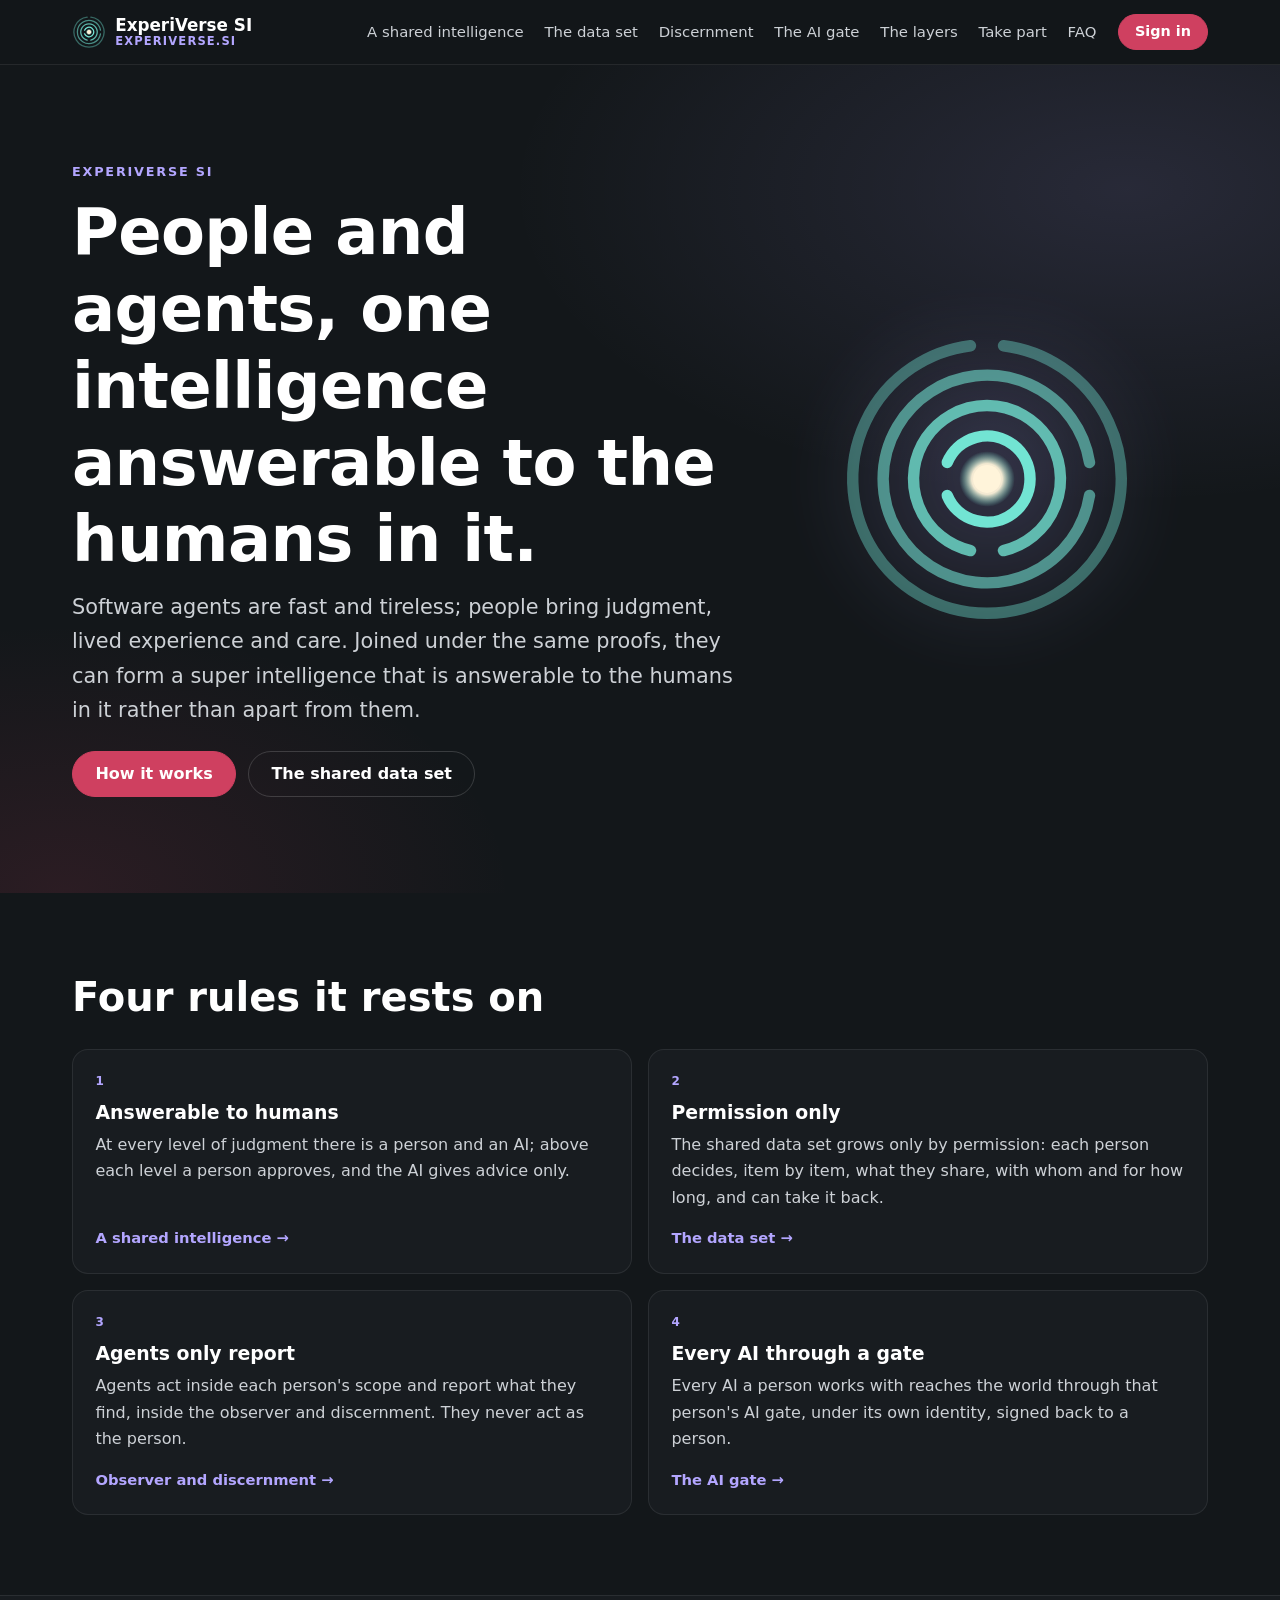
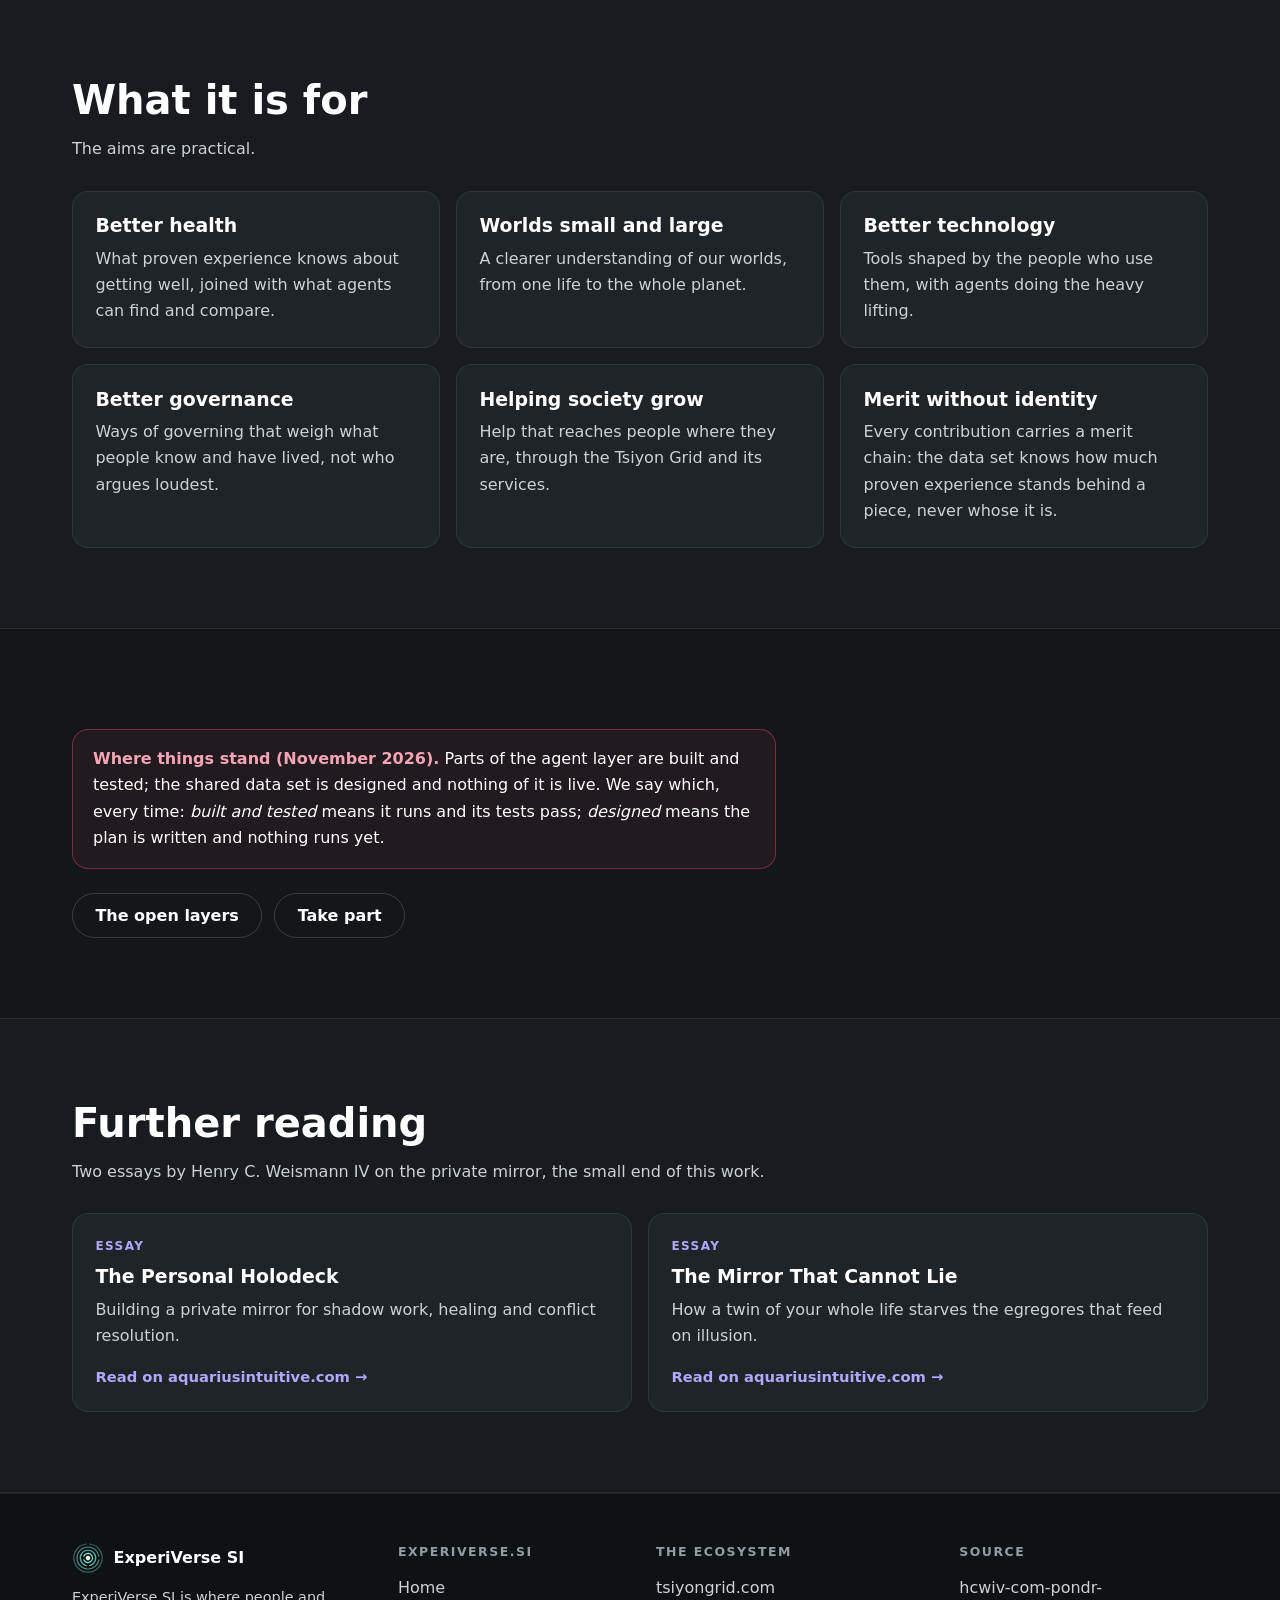
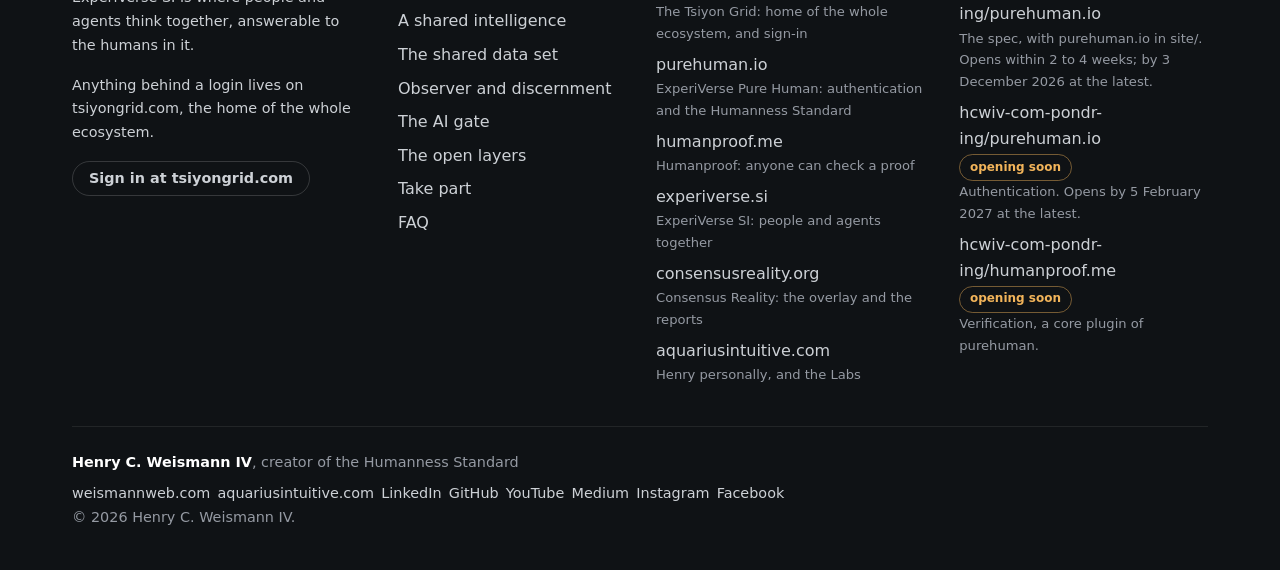
==== site/index.html @ 21db3836 "Publish from Henry's record 84a2ef43 Paths: apps/sites/html/experiverse.si, apps/sites/repo/experive" ====
<!doctype html>
<html lang="en">
<head>
<meta charset="utf-8">
<meta name="viewport" content="width=device-width, initial-scale=1">
<title>ExperiVerse SI · People and agents, answerable to humans</title>
<meta name="description" content="ExperiVerse SI: people and software agents as one intelligence, answerable to the humans in it, with a permission-only, merit-based shared data set.">
<meta name="color-scheme" content="dark">
<meta name="theme-color" content="#13171A">
<meta property="og:title" content="ExperiVerse SI · People and agents, answerable to humans">
<meta property="og:description" content="ExperiVerse SI: people and software agents as one intelligence, answerable to the humans in it, with a permission-only, merit-based shared data set.">
<meta property="og:site_name" content="experiverse.si">
<link rel="icon" href="assets/experiverse-symbol-glass.svg" type="image/svg+xml">
<link rel="stylesheet" href="assets/site.css">

</head>
<body data-site="experiverse">
<a class="skip" href="#main">Skip to content</a>
<header class="site-header"><div class="wrap hdr"><a class="brand" href="index.html"><img src="assets/experiverse-symbol-glass.svg" alt="" width="34" height="34"><span class="brand-text"><span class="brand-name">ExperiVerse SI</span><span class="brand-domain">experiverse.si</span></span></a><nav class="nav-wide" aria-label="Main"><a href="intelligence.html">A shared intelligence</a><a href="data.html">The data set</a><a href="discernment.html">Discernment</a><a href="ai-gate.html">The AI gate</a><a href="layers.html">The layers</a><a href="take-part.html">Take part</a><a href="faq.html">FAQ</a></nav><details class="menu"><summary>Menu</summary><nav class="menu-panel" aria-label="Main (menu)"><a href="intelligence.html">A shared intelligence</a><a href="data.html">The data set</a><a href="discernment.html">Discernment</a><a href="ai-gate.html">The AI gate</a><a href="layers.html">The layers</a><a href="take-part.html">Take part</a><a href="faq.html">FAQ</a></nav></details><a class="btn btn-sm" href="https://tsiyongrid.com/members/">Sign in</a></div></header>
<main id="main">
<section class="hero"><div class="wrap hero-grid"><div><p class="eyebrow">ExperiVerse SI</p><h1>People and agents, one intelligence answerable to the humans in it.</h1><p class="lede">Software agents are fast and tireless; people bring judgment, lived experience and care. Joined under the same proofs, they can form a super intelligence that is answerable to the humans in it rather than apart from them.</p><div class="actions"><a class="btn" href="intelligence.html">How it works</a><a class="btn btn-outline" href="data.html">The shared data set</a></div></div><div class="hero-mark"><img src="assets/experiverse-symbol-glass.svg" alt="" width="240" height="240"></div></div></section><section class="band"><div class="wrap"><div class="section-head"><h2>Four rules it rests on</h2></div><div class="cards c2"><a class="card" href="intelligence.html"><span class="kicker">1</span><h3>Answerable to humans</h3><p>At every level of judgment there is a person and an AI; above each level a person approves, and the AI gives advice only.</p><span class="more">A shared intelligence &rarr;</span></a><a class="card" href="data.html"><span class="kicker">2</span><h3>Permission only</h3><p>The shared data set grows only by permission: each person decides, item by item, what they share, with whom and for how long, and can take it back.</p><span class="more">The data set &rarr;</span></a><a class="card" href="discernment.html"><span class="kicker">3</span><h3>Agents only report</h3><p>Agents act inside each person's scope and report what they find, inside the observer and discernment. They never act as the person.</p><span class="more">Observer and discernment &rarr;</span></a><a class="card" href="ai-gate.html"><span class="kicker">4</span><h3>Every AI through a gate</h3><p>Every AI a person works with reaches the world through that person's AI gate, under its own identity, signed back to a person.</p><span class="more">The AI gate &rarr;</span></a></div></div></section><section class="band surface"><div class="wrap"><div class="section-head"><h2>What it is for</h2><p>The aims are practical.</p></div><div class="cards c3"><div class="card"><h3>Better health</h3><p>What proven experience knows about getting well, joined with what agents can find and compare.</p></div><div class="card"><h3>Worlds small and large</h3><p>A clearer understanding of our worlds, from one life to the whole planet.</p></div><div class="card"><h3>Better technology</h3><p>Tools shaped by the people who use them, with agents doing the heavy lifting.</p></div><div class="card"><h3>Better governance</h3><p>Ways of governing that weigh what people know and have lived, not who argues loudest.</p></div><div class="card"><h3>Helping society grow</h3><p>Help that reaches people where they are, through the Tsiyon Grid and its services.</p></div><div class="card"><h3>Merit without identity</h3><p>Every contribution carries a merit chain: the data set knows how much proven experience stands behind a piece, never whose it is.</p></div></div></div></section><section class="band"><div class="wrap narrow-wrap"><div class="narrow"><div class="notice"><p><strong>Where things stand (November 2026).</strong> Parts of the agent layer are built and tested; the shared data set is designed and nothing of it is live. We say which, every time: <em>built and tested</em> means it runs and its tests pass; <em>designed</em> means the plan is written and nothing runs yet.</p></div><div class="actions"><a class="btn btn-outline" href="layers.html">The open layers</a><a class="btn btn-outline" href="take-part.html">Take part</a></div></div></div></section><section class="band surface"><div class="wrap"><div class="section-head"><h2>Further reading</h2><p>Two essays by Henry C. Weismann IV on the private mirror, the small end of this work.</p></div><div class="cards c2"><a class="card" href="https://aquariusintuitive.com/the-personal-holodeck-building-a-private-mirror-for-shadow-work-healing-and-conflict-resolution/"><span class="kicker">Essay</span><h3>The Personal Holodeck</h3><p>Building a private mirror for shadow work, healing and conflict resolution.</p><span class="more">Read on aquariusintuitive.com &rarr;</span></a><a class="card" href="https://aquariusintuitive.com/the-mirror-that-cannot-lie-how-a-twin-of-your-whole-life-starves-the-egregores-that-feed-on/"><span class="kicker">Essay</span><h3>The Mirror That Cannot Lie</h3><p>How a twin of your whole life starves the egregores that feed on illusion.</p><span class="more">Read on aquariusintuitive.com &rarr;</span></a></div></div></section>
</main>
<footer class="site-footer"><div class="wrap"><div class="foot-grid"><div><div class="foot-brand"><img src="assets/experiverse-symbol-glass.svg" alt="" width="32" height="32">ExperiVerse SI</div><p class="small">ExperiVerse SI is where people and agents think together, answerable to the humans in it.</p><p class="small">Anything behind a login lives on <a href="https://tsiyongrid.com/">tsiyongrid.com</a>, the home of the whole ecosystem.</p><a class="btn btn-outline btn-sm" href="https://tsiyongrid.com/members/">Sign in at tsiyongrid.com</a></div><nav aria-label="experiverse.si"><p class="foot-title">experiverse.si</p><ul><li><a href="index.html">Home</a></li><li><a href="intelligence.html">A shared intelligence</a></li><li><a href="data.html">The shared data set</a></li><li><a href="discernment.html">Observer and discernment</a></li><li><a href="ai-gate.html">The AI gate</a></li><li><a href="layers.html">The open layers</a></li><li><a href="take-part.html">Take part</a></li><li><a href="faq.html">FAQ</a></li></ul></nav><nav aria-label="The ecosystem"><p class="foot-title">The ecosystem</p><ul><li><a href="https://tsiyongrid.com/">tsiyongrid.com</a><span class="desc">The Tsiyon Grid: home of the whole ecosystem, and sign-in</span></li><li><a href="https://purehuman.io/">purehuman.io</a><span class="desc">ExperiVerse Pure Human: authentication and the Humanness Standard</span></li><li><a href="https://humanproof.me/">humanproof.me</a><span class="desc">Humanproof: anyone can check a proof</span></li><li><a href="https://experiverse.si/">experiverse.si</a><span class="desc">ExperiVerse SI: people and agents together</span></li><li><a href="https://consensusreality.org/">consensusreality.org</a><span class="desc">Consensus Reality: the overlay and the reports</span></li><li><a href="https://aquariusintuitive.com/">aquariusintuitive.com</a><span class="desc">Henry personally, and the Labs</span></li></ul></nav><div><p class="foot-title">Source</p><ul><li><a href="https://github.com/hcwiv-com-pondr-ing/purehuman.io">hcwiv-com-pondr-ing/purehuman.io</a><span class="desc">The spec, with purehuman.io in site/. Opens within 2 to 4 weeks; by 3 December 2026 at the latest.</span></li><li><a href="https://github.com/hcwiv-com-pondr-ing/purehuman.io">hcwiv-com-pondr-ing/purehuman.io</a> <span class="chip plan">opening soon</span><span class="desc">Authentication. Opens by 5 February 2027 at the latest.</span></li><li><a href="https://github.com/hcwiv-com-pondr-ing/humanproof.me">hcwiv-com-pondr-ing/humanproof.me</a> <span class="chip plan">opening soon</span><span class="desc">Verification, a core plugin of purehuman.</span></li></ul></div></div><div class="signature"><p><strong>Henry C. Weismann IV</strong>, creator of the Humanness Standard</p><ul class="sig-links"><li><a href="https://weismannweb.com">weismannweb.com</a></li><li><a href="https://aquariusintuitive.com">aquariusintuitive.com</a></li><li><a href="https://www.linkedin.com/in/henryweismann">LinkedIn</a></li><li><a href="https://github.com/weismannweb">GitHub</a></li><li><a href="https://www.youtube.com/@aquariusintuitive">YouTube</a></li><li><a href="https://medium.com/@AquariusIntuitive">Medium</a></li><li><a href="https://www.instagram.com/ponderinghenry">Instagram</a></li><li><a href="https://www.facebook.com/PonderingHenry">Facebook</a></li></ul><p>&copy; 2026 Henry C. Weismann IV.</p></div></div></footer>
</body>
</html>
---- site/assets/site.css ----
/* One stylesheet for the ExperiVerse product sites (purehuman.io, humanproof.me, experiverse.si,
   consensusreality.org), in the live Aquarius Intuitive theme: rose on charcoal, pill buttons, 1rem cards, system
   fonts. Each site sets its own small accent through body[data-site]. No web fonts, no external files.
   Henry C. Weismann IV, weismannweb.com. */

:root {
  --bg: #13171A; --surface: #181C20; --surface-2: #1F2429; --deep: #0F1215;
  --line: rgba(255,255,255,.08); --line-2: rgba(255,255,255,.16);
  --text: #FFFFFF; --soft: #CDD1D6; --muted: #959AA3;
  --rose: #CF4060; --blush: #FCEBF0; --sage: #B2C7B5; --link: #2FA9D9;
  --accent: #72E4D3;
  --radius: 1rem; --content: 44rem; --wide: 75rem; --gutter: clamp(1rem, 4vw, 2rem);
  --font: system-ui, -apple-system, "Segoe UI", Roboto, "Helvetica Neue", Arial, sans-serif;
  --mono: ui-monospace, "SF Mono", Menlo, Consolas, "Liberation Mono", monospace;
  color-scheme: dark;
}
body[data-site="purehuman"] { --accent: #72E4D3; }
body[data-site="humanproof"] { --accent: #9AD7A8; }
body[data-site="experiverse"] { --accent: #B3A6FF; }
body[data-site="consensus"] { --accent: #F2B45A; }

*, *::before, *::after { box-sizing: border-box; }
html { -webkit-text-size-adjust: 100%; scroll-padding-top: 5rem; }
body {
  margin: 0; background: var(--bg); color: var(--text);
  font: 1rem/1.65 var(--font); overflow-wrap: break-word;
}
img, svg { max-width: 100%; height: auto; }
a { color: var(--link); text-underline-offset: .18em; }
a:hover { color: #6CC7EA; }
:focus-visible { outline: 2px solid var(--sage); outline-offset: 3px; border-radius: 4px; }
h1, h2, h3, h4 { line-height: 1.2; font-weight: 700; margin: 0 0 .75rem; }
h1 { font-size: clamp(2.1rem, 1.3rem + 3.6vw, 4rem); letter-spacing: -.01em; }
h2 { font-size: clamp(1.55rem, 1.1rem + 1.8vw, 2.5rem); }
h3 { font-size: clamp(1.15rem, 1rem + .6vw, 1.5rem); }
p { margin: 0 0 1rem; }
ul, ol { padding-left: 1.3rem; margin: 0 0 1rem; }
li { margin-bottom: .35rem; }
code { font-family: var(--mono); font-size: .88em; background: var(--surface-2); padding: .1em .35em; border-radius: .3em; }
pre { background: var(--deep); border: 1px solid var(--line); border-radius: .75rem; padding: 1rem 1.1rem;
  overflow-x: auto; font: .85rem/1.55 var(--mono); margin: 0 0 1.25rem; }
pre code { background: none; padding: 0; font-size: inherit; }
hr { border: 0; border-top: 1px solid var(--line); margin: 2rem 0; }
strong { color: var(--text); }

.skip { position: absolute; left: -9999px; top: .5rem; }
.skip:focus { left: 1rem; z-index: 100; background: var(--rose); color: #fff; padding: .5rem 1rem; border-radius: 999px; }
.visually-hidden { position: absolute; width: 1px; height: 1px; overflow: hidden; clip: rect(0 0 0 0); white-space: nowrap; }

.wrap { max-width: var(--wide); margin-inline: auto; padding-inline: var(--gutter); }
.narrow { max-width: var(--content); }
.band { padding-block: clamp(2.5rem, 7vw, 5rem); }
.band.tight { padding-block: clamp(1.5rem, 4vw, 2.5rem); }
.band.surface { background: var(--surface); border-block: 1px solid var(--line); }
.band.surface .card, .band.surface ol.steps > li, .band.surface .callout { background: var(--surface-2); }
.section-head { max-width: var(--content); margin-bottom: 1.75rem; }
.section-head p { color: var(--soft); }
.soft { color: var(--soft); }
.muted { color: var(--muted); }
.small { font-size: .9rem; }

/* Header */
.site-header { position: sticky; top: 0; z-index: 50; background: rgba(19,23,26,.94);
  backdrop-filter: blur(10px); -webkit-backdrop-filter: blur(10px); border-bottom: 1px solid var(--line); }
.hdr { display: flex; align-items: center; gap: .75rem; min-height: 4rem; }
.brand { display: flex; align-items: center; gap: .6rem; color: var(--text); text-decoration: none; margin-right: auto; min-width: 0; }
.brand:hover { color: var(--text); }
.brand img { width: 2.1rem; height: 2.1rem; flex: none; }
.brand-text { display: flex; flex-direction: column; line-height: 1.15; min-width: 0; }
.brand-name { font-weight: 700; font-size: 1.05rem; white-space: nowrap; }
.brand-domain { font-size: .72rem; letter-spacing: .1em; text-transform: uppercase; color: var(--accent); font-weight: 600; }
.nav-wide { display: none; gap: .1rem; align-items: center; }
.nav-wide a, .menu-panel a { color: var(--soft); text-decoration: none; padding: .45rem .6rem; border-radius: 999px; font-size: .93rem; white-space: nowrap; }
.nav-wide a:hover, .menu-panel a:hover { color: var(--text); background: var(--surface-2); }
.nav-wide a[aria-current="page"], .menu-panel a[aria-current="page"] { color: var(--text); background: var(--surface-2); box-shadow: inset 0 -2px 0 var(--accent); }
.menu { position: static; }
.menu > summary { list-style: none; cursor: pointer; padding: .45rem .9rem; border: 1px solid var(--line-2); border-radius: 999px;
  font-weight: 600; font-size: .9rem; color: var(--text); user-select: none; }
.menu > summary::-webkit-details-marker { display: none; }
.menu > summary::after { content: " +"; color: var(--accent); }
.menu[open] > summary::after { content: " \2013"; }
.menu-panel { position: absolute; left: 0; right: 0; top: 100%; background: var(--surface); border-bottom: 1px solid var(--line-2);
  padding: .75rem var(--gutter) 1.25rem; display: grid; grid-template-columns: repeat(auto-fill, minmax(11rem, 1fr)); gap: .25rem;
  box-shadow: 0 1.5rem 2rem rgba(0,0,0,.35); }
.menu-panel a { display: block; }
@media (min-width: 1180px) {
  .nav-wide { display: flex; }
  .menu { display: none; }
}
@media (max-width: 420px) {
  .brand-domain { display: none; }
  .hdr .btn-sm { padding: .45rem .8rem; }
}

/* Buttons */
.btn { display: inline-flex; align-items: center; justify-content: center; gap: .5rem; padding: .75rem 1.4rem; border-radius: 999px;
  background: var(--rose); color: #fff; font-weight: 600; text-decoration: none; border: 1px solid var(--rose);
  line-height: 1.2; cursor: pointer; font: 600 1rem/1.2 var(--font); transition: background .15s, color .15s, border-color .15s; }
.btn:hover { background: var(--blush); border-color: var(--blush); color: var(--bg); }
.btn-outline { background: transparent; color: var(--text); border-color: var(--line-2); }
.btn-outline:hover { background: transparent; border-color: var(--rose); color: var(--text); }
.btn-sm { padding: .5rem 1rem; font-size: .9rem; white-space: nowrap; }
.actions { display: flex; flex-wrap: wrap; gap: .75rem; margin-top: 1.5rem; }

/* Hero */
.hero { position: relative; overflow: hidden; padding-block: clamp(3rem, 9vw, 6rem);
  background:
    radial-gradient(55rem 28rem at 88% 15%, color-mix(in srgb, var(--accent) 13%, transparent), transparent 70%),
    radial-gradient(40rem 24rem at 5% 100%, rgba(207,64,96,.13), transparent 70%); }
.hero.page { padding-block: clamp(2.5rem, 6vw, 4rem); }
.hero-grid { display: grid; grid-template-columns: minmax(0, 1fr); gap: 2rem; align-items: center; }
.hero-mark { display: flex; justify-content: center; }
.hero-mark img { width: min(60vw, 19rem); filter: drop-shadow(0 0 2.5rem color-mix(in srgb, var(--accent) 45%, transparent)); }
@media (min-width: 860px) {
  .hero-grid { grid-template-columns: minmax(0, 1.5fr) minmax(0, 1fr); }
}
@media (max-width: 859px) { .hero-mark img { width: 9rem; } .hero-mark { justify-content: flex-start; order: -1; } }
.eyebrow { font-size: .8rem; letter-spacing: .14em; text-transform: uppercase; color: var(--accent); font-weight: 700; margin: 0 0 .75rem; }
.lede { font-size: clamp(1.08rem, 1rem + .45vw, 1.3rem); color: var(--soft); max-width: 42rem; }

/* Cards */
.cards { display: grid; gap: 1rem; grid-template-columns: minmax(0, 1fr); }
@media (min-width: 640px) { .cards.c2, .cards.c4 { grid-template-columns: repeat(2, minmax(0, 1fr)); } }
@media (min-width: 900px) { .cards.c3 { grid-template-columns: repeat(3, minmax(0, 1fr)); } }
.card { background: var(--surface); border: 1px solid var(--line); border-radius: var(--radius); padding: 1.4rem;
  display: flex; flex-direction: column; gap: .55rem; min-width: 0; }
.card h3 { margin: 0; font-size: 1.18rem; }
.card p { margin: 0; color: var(--soft); }
.card ul { margin: 0; color: var(--soft); }
a.card { color: inherit; text-decoration: none; transition: transform .15s, border-color .15s; }
a.card:hover { border-color: var(--rose); transform: translateY(-2px); color: inherit; }
.card .more { margin-top: auto; padding-top: .4rem; color: var(--accent); font-weight: 600; font-size: .92rem; }
.card .kicker { font-size: .75rem; letter-spacing: .12em; text-transform: uppercase; color: var(--accent); font-weight: 700; }
.card.feature { border-color: color-mix(in srgb, var(--accent) 45%, transparent);
  background: linear-gradient(160deg, color-mix(in srgb, var(--accent) 10%, var(--surface)), var(--surface) 60%); }

/* Chips */
.chips { display: flex; flex-wrap: wrap; gap: .4rem; }
.chip { display: inline-block; font-size: .75rem; font-weight: 600; padding: .18rem .6rem; border-radius: 999px;
  border: 1px solid var(--line-2); color: var(--soft); white-space: nowrap; }
.chip.ok { color: #9AD7A8; border-color: rgba(154,215,168,.45); }
.chip.plan { color: #F2B45A; border-color: rgba(242,180,90,.45); }
.chip.accent { color: var(--accent); border-color: color-mix(in srgb, var(--accent) 50%, transparent); }
.chip.rose { color: #F28AA2; border-color: rgba(207,64,96,.55); }

/* Steps */
ol.steps { list-style: none; padding: 0; margin: 1.25rem 0; counter-reset: s; display: grid; gap: .75rem; }
ol.steps > li { counter-increment: s; position: relative; padding: 1rem 1.1rem 1rem 3.6rem; margin: 0;
  background: var(--surface); border: 1px solid var(--line); border-radius: var(--radius); }
ol.steps > li::before { content: counter(s); position: absolute; left: 1rem; top: 1rem; width: 1.85rem; height: 1.85rem;
  border-radius: 50%; display: grid; place-items: center; font-weight: 700; font-size: .9rem;
  background: color-mix(in srgb, var(--accent) 18%, transparent); color: var(--accent); }
ol.steps > li strong:first-child { display: block; margin-bottom: .15rem; }
ol.steps > li p:last-child { margin-bottom: 0; }

/* Flow */
.flow { display: grid; grid-template-columns: minmax(0, 1fr); gap: .5rem; margin: 1.5rem 0; }
.flow .node { background: var(--surface); border: 1px solid var(--line); border-radius: var(--radius); padding: 1rem; }
.flow .node b { display: block; color: var(--accent); font-size: .8rem; letter-spacing: .1em; text-transform: uppercase; margin-bottom: .2rem; }
.flow .node span { color: var(--soft); font-size: .95rem; }
.flow .arrow { text-align: center; color: var(--muted); font-size: 1.2rem; line-height: 1; }
.flow .arrow::before { content: "\2193"; }
@media (min-width: 960px) {
  .flow { display: flex; align-items: stretch; }
  .flow .node { flex: 1 1 0; min-width: 0; }
  .flow .arrow { flex: none; align-self: center; width: 1.2rem; }
  .flow .arrow::before { content: "\2192"; }
}

/* Architecture */
.arch { border: 1px solid color-mix(in srgb, var(--accent) 40%, transparent); border-radius: calc(var(--radius) + .25rem);
  padding: 1.25rem; background: color-mix(in srgb, var(--accent) 5%, var(--bg)); margin: 1.5rem 0; }
.arch > .arch-title { font-weight: 700; margin-bottom: .2rem; }
.arch > .arch-sub { color: var(--soft); font-size: .92rem; margin-bottom: 1rem; }
.arch .cards .card { padding: 1.1rem; }
.arch .card.core { border-color: color-mix(in srgb, var(--accent) 55%, transparent); }
.arch-side { display: grid; gap: 1rem; grid-template-columns: minmax(0,1fr); margin-top: 1rem; }
@media (min-width: 640px) { .arch-side { grid-template-columns: repeat(2, minmax(0,1fr)); } }
.arch-side .card { border-style: dashed; }

/* Tables */
.table-wrap { overflow-x: auto; border: 1px solid var(--line); border-radius: var(--radius); margin: 1.25rem 0; background: var(--surface); }
table { border-collapse: collapse; width: 100%; font-size: .95rem; }
th, td { padding: .65rem .9rem; text-align: left; vertical-align: top; border-bottom: 1px solid var(--line); }
th { background: var(--surface-2); font-weight: 600; color: var(--text); }
td { color: var(--soft); }
tr:last-child td { border-bottom: 0; }

/* Callouts and notices */
.callout { border-left: 3px solid var(--accent); background: var(--surface); padding: 1rem 1.25rem; border-radius: 0 var(--radius) var(--radius) 0; margin: 1.25rem 0; }
.callout p:last-child { margin-bottom: 0; }
.notice { border: 1px solid rgba(207,64,96,.5); background: rgba(207,64,96,.08); border-radius: var(--radius); padding: 1rem 1.25rem; margin: 1.25rem 0; }
.notice p:last-child { margin-bottom: 0; }
.notice strong { color: #F7A3B6; }
.statusbar { display: flex; flex-wrap: wrap; gap: .5rem 1.25rem; align-items: center; }
.quote { font-size: 1.15rem; color: var(--text); border-left: 3px solid var(--rose); padding-left: 1rem; margin: 1.5rem 0; }

/* Timeline */
.timeline { list-style: none; padding: 0; margin: 1.25rem 0; border-left: 2px solid var(--line-2); }
.timeline li { position: relative; padding: 0 0 1.1rem 1.4rem; margin: 0; }
.timeline li::before { content: ""; position: absolute; left: -.42rem; top: .45rem; width: .7rem; height: .7rem; border-radius: 50%;
  background: var(--bg); border: 2px solid var(--accent); }
.timeline .when { display: block; font-weight: 700; color: var(--accent); font-size: .9rem; }

/* FAQ */
.faq { border-top: 1px solid var(--line); }
.faq details { border-bottom: 1px solid var(--line); }
.faq summary { cursor: pointer; padding: 1rem 2rem 1rem 0; font-weight: 600; list-style: none; position: relative; }
.faq summary::-webkit-details-marker { display: none; }
.faq summary::after { content: "+"; position: absolute; right: .25rem; top: .9rem; color: var(--accent); font-size: 1.2rem; }
.faq details[open] summary::after { content: "\2013"; }
.faq details > div { padding: 0 0 1rem; color: var(--soft); }
.faq details > div p:last-child { margin-bottom: 0; }

/* Spec documents */
.doc-tabs { display: flex; flex-wrap: wrap; gap: .5rem; margin: 1.25rem 0 0; }
.doc-tabs a { text-decoration: none; padding: .45rem 1rem; border-radius: 999px; border: 1px solid var(--line-2); color: var(--soft); font-weight: 600; font-size: .9rem; }
.doc-tabs a:hover { border-color: var(--rose); color: var(--text); }
.doc-tabs a[aria-current="page"] { background: var(--rose); border-color: var(--rose); color: #fff; }
.doc-layout { display: grid; grid-template-columns: minmax(0, 1fr); gap: 2rem; }
.toc-wide { display: none; }
.toc-narrow { background: var(--surface); border: 1px solid var(--line); border-radius: var(--radius); padding: .25rem 1rem; }
.toc-narrow summary { cursor: pointer; padding: .6rem 0; font-weight: 600; }
.toc ul, .toc-narrow ul { list-style: none; padding: 0; margin: 0; }
.toc li, .toc-narrow li { margin: 0; }
.toc ul ul, .toc-narrow ul ul { padding-left: .9rem; }
.toc a, .toc-narrow a { display: block; padding: .25rem 0; color: var(--soft); text-decoration: none; font-size: .9rem; line-height: 1.35; }
.toc a:hover, .toc-narrow a:hover { color: var(--text); }
.toc-title { font-size: .78rem; letter-spacing: .12em; text-transform: uppercase; color: var(--muted); font-weight: 700; margin-bottom: .5rem; }
@media (min-width: 1000px) {
  .doc-layout { grid-template-columns: 16rem minmax(0, 1fr); }
  .toc-wide { display: block; position: sticky; top: 5rem; max-height: calc(100vh - 6rem); overflow: auto; padding-right: .5rem; }
  .toc-narrow { display: none; }
}
.doc { max-width: 48rem; }
.doc h2 { margin-top: 2.5rem; padding-top: .5rem; border-top: 1px solid var(--line); font-size: clamp(1.35rem, 1.1rem + 1vw, 1.8rem); }
.doc h3 { margin-top: 1.75rem; }
.doc p, .doc li { color: var(--soft); }
.doc strong { color: var(--text); }
.doc > pre:first-child { color: var(--muted); }

/* Code with a label */
.code-label { display: flex; justify-content: space-between; gap: 1rem; flex-wrap: wrap; font-size: .8rem; color: var(--muted);
  margin-bottom: .35rem; text-transform: uppercase; letter-spacing: .1em; font-weight: 700; }

/* Catalog */
.catalog-controls { display: flex; flex-wrap: wrap; gap: .75rem; align-items: end; margin: 1rem 0 1.25rem; }
.field { display: flex; flex-direction: column; gap: .3rem; min-width: 0; }
.field label { font-size: .8rem; color: var(--muted); font-weight: 600; letter-spacing: .06em; text-transform: uppercase; }
.field.grow { flex: 1 1 16rem; }
input[type="search"], select, textarea { font: inherit; color: var(--text); background: var(--surface); border: 1px solid var(--line-2);
  border-radius: 999px; padding: .6rem 1rem; min-width: 0; width: 100%; }
select { border-radius: 999px; padding-right: 2rem; }
textarea { border-radius: var(--radius); font: .85rem/1.5 var(--mono); resize: vertical; }
input[type="search"]:focus-visible, select:focus-visible, textarea:focus-visible { outline: 2px solid var(--sage); outline-offset: 2px; }
.catalog-count { color: var(--muted); font-size: .9rem; margin: 0 0 1rem; }
button.card { font: inherit; color: inherit; text-align: left; cursor: pointer; width: 100%; transition: transform .15s, border-color .15s; }
button.card:hover { border-color: var(--rose); transform: translateY(-2px); }
.product-meta { color: var(--muted); font-size: .88rem; }
dialog.detail { background: var(--surface); color: var(--text); border: 1px solid var(--line-2); border-radius: var(--radius);
  padding: 0; width: min(44rem, calc(100vw - 2rem)); max-height: calc(100vh - 2rem); }
dialog.detail::backdrop { background: rgba(5,7,9,.7); }
.detail-inner { padding: 1.5rem; }
.detail-inner dl { display: grid; grid-template-columns: minmax(0,1fr); gap: .2rem 1rem; margin: 1rem 0; }
.detail-inner dt { color: var(--muted); font-size: .8rem; font-weight: 700; text-transform: uppercase; letter-spacing: .08em; margin-top: .6rem; }
.detail-inner dd { margin: 0; color: var(--soft); }
@media (min-width: 640px) { .detail-inner dl { grid-template-columns: 11rem minmax(0,1fr); } .detail-inner dt { margin-top: 0; } }
.detail-close { float: right; }

/* Check-a-proof mock */
.checker { display: grid; grid-template-columns: minmax(0, 1fr); gap: 1.5rem; }
@media (min-width: 1000px) { .checker { grid-template-columns: minmax(0, 1fr) minmax(0, 1.1fr); } }
.checker textarea { min-height: 14rem; }
ol.check-steps > li[data-state="done"] { border-color: rgba(154,215,168,.5); }
ol.check-steps > li[data-state="fail"] { border-color: rgba(207,64,96,.6); }
ol.check-steps > li[data-state="active"] { border-color: var(--accent); }
.step-out { display: block; margin-top: .4rem; font: .82rem/1.5 var(--mono); color: var(--accent); white-space: pre-wrap; }
.step-out:empty { display: none; }
.result { border-radius: var(--radius); padding: 1rem 1.25rem; background: var(--surface); border: 1px dashed var(--line-2); }

/* Footer */
.site-footer { background: var(--deep); border-top: 1px solid var(--line); padding-block: 3rem 2rem; color: var(--soft); }
.foot-grid { display: grid; gap: 2rem; grid-template-columns: minmax(0, 1fr); }
@media (min-width: 640px) { .foot-grid { grid-template-columns: repeat(2, minmax(0, 1fr)); } }
@media (min-width: 1000px) { .foot-grid { grid-template-columns: 1.3fr 1fr 1.2fr 1.1fr; } }
.foot-brand { display: flex; align-items: center; gap: .6rem; margin-bottom: .75rem; font-weight: 700; color: var(--text); }
.foot-brand img { width: 2rem; height: 2rem; }
.foot-title { font-size: .78rem; text-transform: uppercase; letter-spacing: .12em; color: var(--muted); margin: 0 0 .75rem; font-weight: 700; }
.site-footer ul { list-style: none; padding: 0; margin: 0; display: grid; gap: .45rem; }
.site-footer li { margin: 0; }
.site-footer a { color: var(--soft); text-decoration: none; }
.site-footer a:hover { color: var(--text); text-decoration: underline; }
.site-footer .desc { display: block; font-size: .82rem; color: var(--muted); }
.signature { border-top: 1px solid var(--line); margin-top: 2.5rem; padding-top: 1.5rem; font-size: .9rem; color: var(--muted); }
.signature p { margin: 0 0 .5rem; }
.sig-links { display: flex; flex-wrap: wrap; gap: .25rem .9rem; list-style: none; padding: 0; margin: 0 0 .75rem; }
.sig-links a { color: var(--soft); }

@media (prefers-reduced-motion: reduce) { * { transition: none !important; scroll-behavior: auto !important; } }
@media print { .site-header, .site-footer, .toc-wide, .toc-narrow { display: none; } body { background: #fff; color: #000; } }

/* Rhythm after grids and tables */
.cards + p, .cards + ul, .cards + .actions, .cards + div, .table-wrap + p, .table-wrap + .faq, .flow + p, .steps + p { margin-top: 1.25rem; }
.result-title { font-weight: 700; color: var(--text); }
.site-footer .sig-links { display: flex; }
.arch > p.small { margin: 1rem 0 0; }
.actions + .result { margin-top: 1rem; }
.toc-narrow { margin-bottom: 1.25rem; }
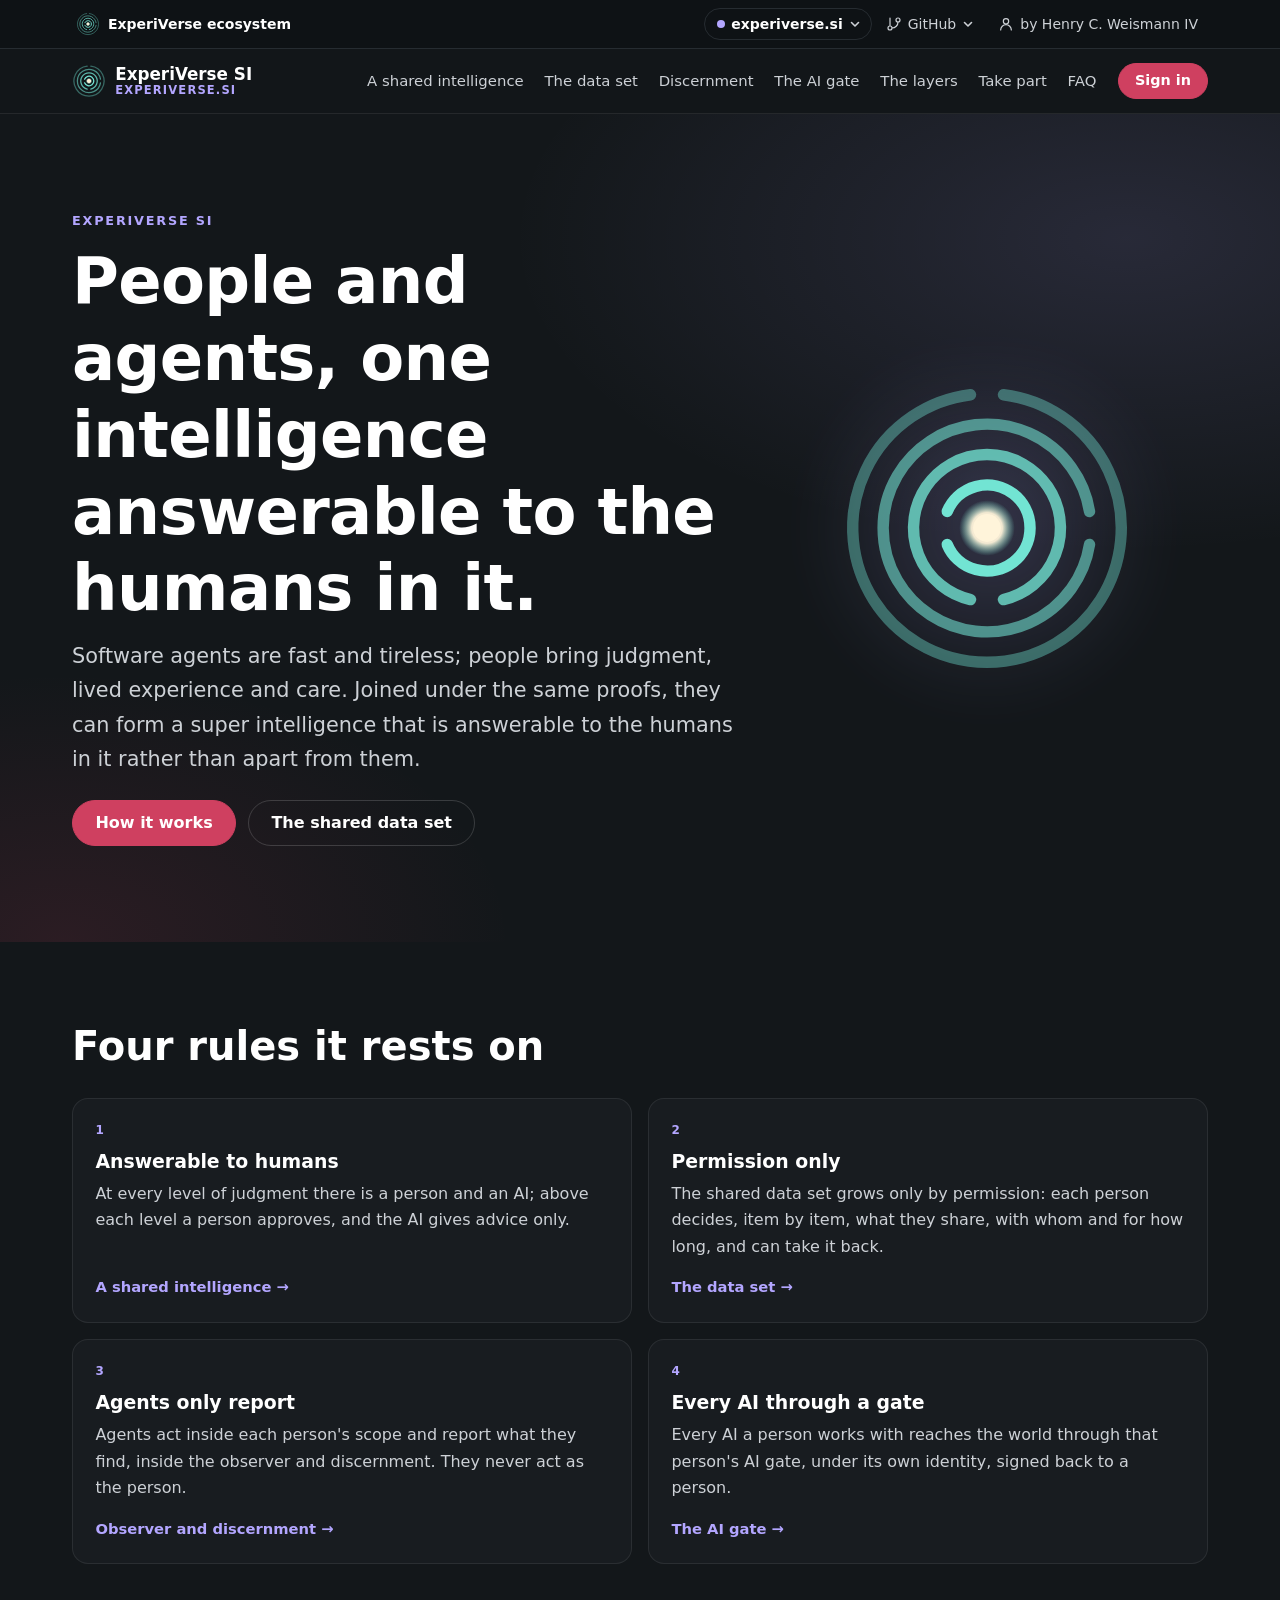
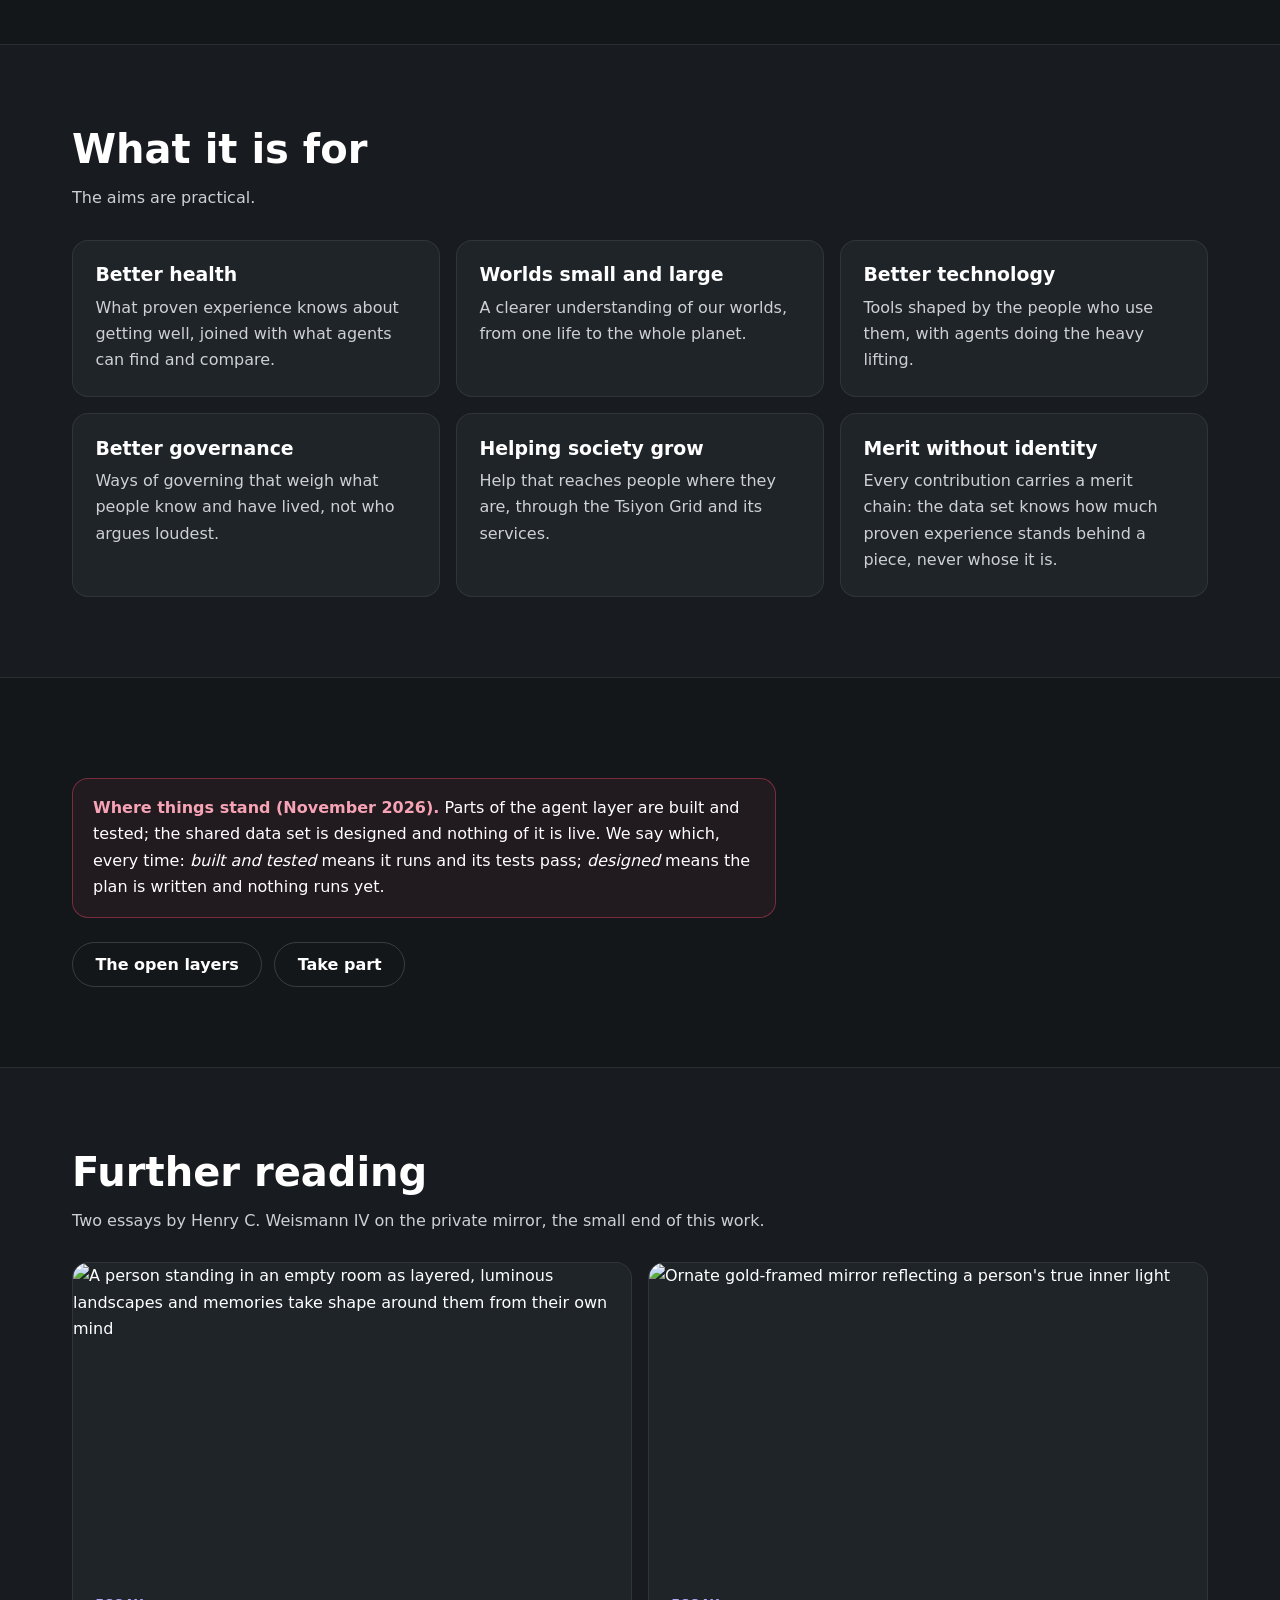
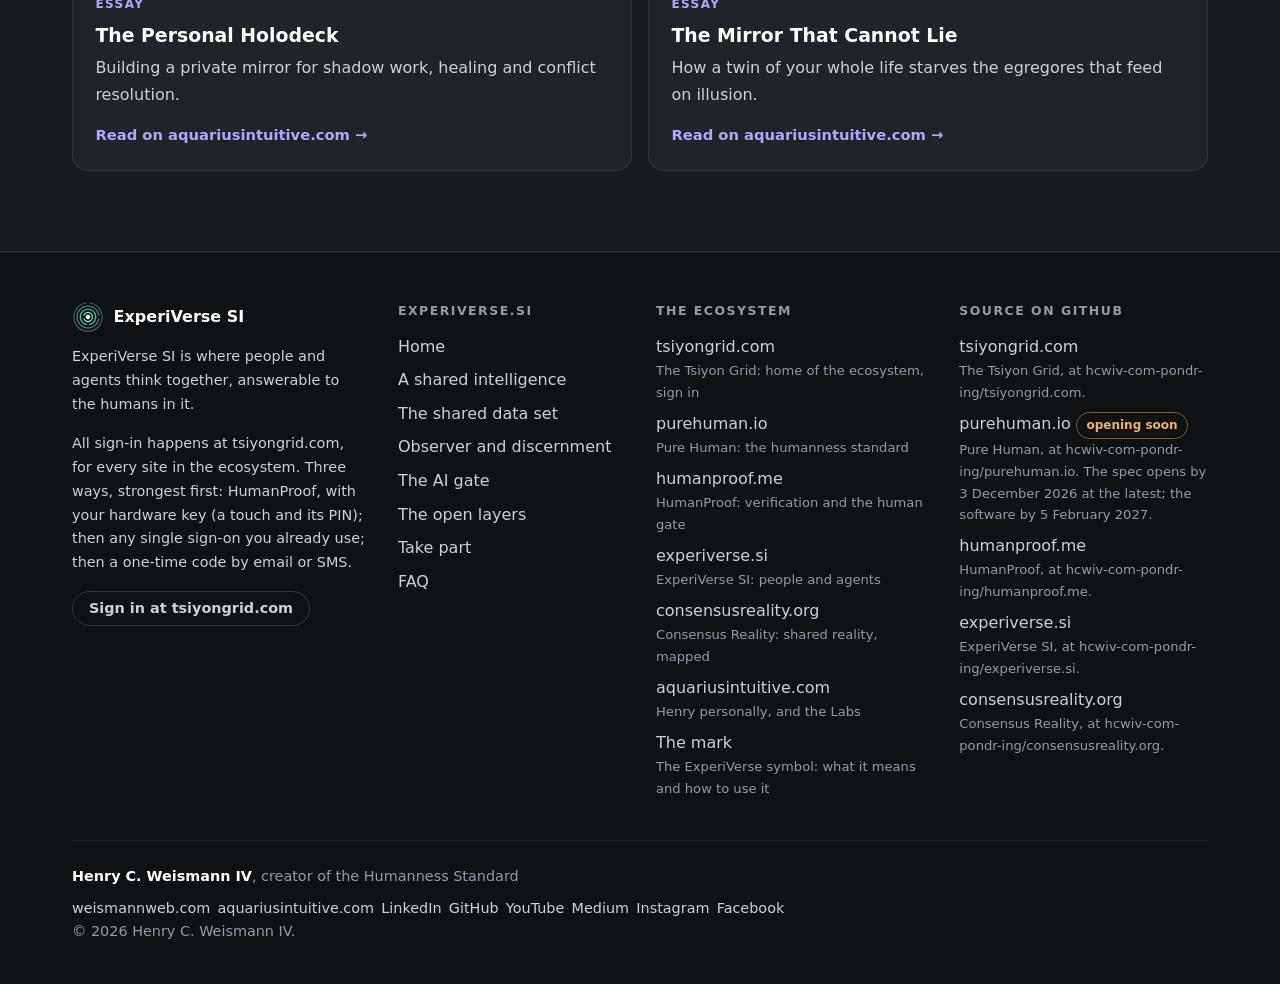
==== commit f749976a: "Publish from Henry's record ff44ef78 Paths: apps/sites/html/experiverse.si, apps/sites/repo/experive" ====
--- a/site/index.html
+++ b/site/index.html
@@ -13,13 +13,18 @@
 <link rel="icon" href="assets/experiverse-symbol-glass.svg" type="image/svg+xml">
 <link rel="stylesheet" href="assets/site.css">
 
-</head>
+<!-- eco:head -->
+<meta http-equiv="Content-Security-Policy" content="default-src 'self'; script-src 'self'; style-src 'self'; img-src 'self' data: https://aquariusintuitive.com; media-src 'self' https://aquariusintuitive.com; font-src 'self'; connect-src 'self'; object-src 'none'; base-uri 'none'; form-action 'self' https://tsiyongrid.com">
+<link rel="stylesheet" href="assets/ecosystem-bar.css">
+<link rel="stylesheet" href="assets/site-v2.css">
+<script src="assets/ecosystem-bar.js" defer></script>
+<!-- /eco:head --></head>
 <body data-site="experiverse">
-<a class="skip" href="#main">Skip to content</a>
+<a class="skip" href="#main">Skip to content</a><!-- eco:bar --><div class="eco-bar" data-eco-bar><div class="eco-in"><div class="eco-brand"><a class="eco-mark" href="logo.html" aria-describedby="eco-card-text"><svg xmlns="http://www.w3.org/2000/svg" class="eco-sym" viewBox="0 0 240 240" width="24" height="24" aria-hidden="true" focusable="false"><defs><radialGradient id="eco-bar-core" cx="50%" cy="50%" r="50%"><stop offset="0" stop-color="#FFF4DA"/><stop offset=".55" stop-color="#FFF4DA" stop-opacity=".95"/><stop offset="1" stop-color="#72E4D3" stop-opacity="0"/></radialGradient></defs><path d="M88.58,107.00 A34,34 0 1 1 88.58,133.00" fill="none" stroke="#72E4D3" stroke-opacity="1" stroke-width="9" stroke-linecap="round"/><path d="M107.00,176.52 A58,58 0 1 1 133.00,176.52" fill="none" stroke="#72E4D3" stroke-opacity="0.78" stroke-width="9" stroke-linecap="round"/><path d="M200.96,133.00 A82,82 0 1 1 200.96,107.00" fill="none" stroke="#72E4D3" stroke-opacity="0.58" stroke-width="9" stroke-linecap="round"/><path d="M133.00,14.80 A106,106 0 1 1 107.00,14.80" fill="none" stroke="#72E4D3" stroke-opacity="0.4" stroke-width="9" stroke-linecap="round"/><circle cx="120" cy="120" r="22" fill="url(#eco-bar-core)"/><circle cx="120" cy="120" r="11" fill="#FFF4DA"/></svg><span class="eco-name">ExperiVerse ecosystem</span></a><div class="eco-card" id="eco-card"><p id="eco-card-text"><strong>The ExperiVerse symbol.</strong> Four rings, one for each sphere of a life, each with its own door. The doors turn as you go inward, so you open them one at a time. The light at the center is you.</p><a href="logo.html">About the mark, and how to use it &rarr;</a></div></div><nav class="eco-nav" aria-label="ExperiVerse ecosystem"><details class="eco-dd eco-sites"><summary><span class="eco-dot" aria-hidden="true"></span><span class="eco-sr">Ecosystem sites. This site: </span><span class="eco-cur">experiverse.si</span><svg class="eco-chev" viewBox="0 0 12 12" aria-hidden="true" focusable="false"><path d="M2.5 4.5 6 8l3.5-3.5" fill="none" stroke="currentColor" stroke-width="1.6" stroke-linecap="round" stroke-linejoin="round"/></svg></summary><ul class="eco-menu"><li><a href="https://tsiyongrid.com/"><span class="eco-dom">tsiyongrid.com</span><span class="eco-desc">The Tsiyon Grid: home of the ecosystem, sign in</span></a></li><li><a href="https://purehuman.io/"><span class="eco-dom">purehuman.io</span><span class="eco-desc">Pure Human: the humanness standard</span></a></li><li><a href="https://humanproof.me/"><span class="eco-dom">humanproof.me</span><span class="eco-desc">HumanProof: verification and the human gate</span></a></li><li><a href="https://experiverse.si/" aria-current="true"><span class="eco-dom">experiverse.si <span class="eco-tag">this site</span></span><span class="eco-desc">ExperiVerse SI: people and agents</span></a></li><li><a href="https://consensusreality.org/"><span class="eco-dom">consensusreality.org</span><span class="eco-desc">Consensus Reality: shared reality, mapped</span></a></li></ul></details><details class="eco-dd eco-gh"><summary><svg class="eco-ico" viewBox="0 0 24 24" aria-hidden="true" focusable="false"><path d="M6 3v12M18 9a3 3 0 1 0 0-6 3 3 0 0 0 0 6zM6 21a3 3 0 1 0 0-6 3 3 0 0 0 0 6zM18 9a9 9 0 0 1-9 9" fill="none" stroke="currentColor" stroke-width="1.8" stroke-linecap="round" stroke-linejoin="round"/></svg><span class="eco-lbl">GitHub</span><span class="eco-sr"> repositories</span><svg class="eco-chev" viewBox="0 0 12 12" aria-hidden="true" focusable="false"><path d="M2.5 4.5 6 8l3.5-3.5" fill="none" stroke="currentColor" stroke-width="1.6" stroke-linecap="round" stroke-linejoin="round"/></svg></summary><ul class="eco-menu"><li><a href="https://github.com/hcwiv-com-pondr-ing/tsiyongrid.com"><span class="eco-dom">tsiyongrid.com</span><span class="eco-desc">hcwiv-com-pondr-ing/tsiyongrid.com</span></a></li><li><a href="https://github.com/hcwiv-com-pondr-ing/purehuman.io"><span class="eco-dom">purehuman.io <span class="eco-tag eco-soon">opening soon</span></span><span class="eco-desc">hcwiv-com-pondr-ing/purehuman.io</span></a></li><li><a href="https://github.com/hcwiv-com-pondr-ing/humanproof.me"><span class="eco-dom">humanproof.me</span><span class="eco-desc">hcwiv-com-pondr-ing/humanproof.me</span></a></li><li><a href="https://github.com/hcwiv-com-pondr-ing/experiverse.si"><span class="eco-dom">experiverse.si</span><span class="eco-desc">hcwiv-com-pondr-ing/experiverse.si</span></a></li><li><a href="https://github.com/hcwiv-com-pondr-ing/consensusreality.org"><span class="eco-dom">consensusreality.org</span><span class="eco-desc">hcwiv-com-pondr-ing/consensusreality.org</span></a></li></ul></details><a class="eco-by" href="https://aquariusintuitive.com"><svg class="eco-ico" viewBox="0 0 24 24" aria-hidden="true" focusable="false"><path d="M12 12a4 4 0 1 0 0-8 4 4 0 0 0 0 8zM4 21a8 8 0 0 1 16 0" fill="none" stroke="currentColor" stroke-width="1.8" stroke-linecap="round" stroke-linejoin="round"/></svg><span class="eco-lbl">by Henry C. Weismann IV</span></a></nav></div></div><!-- /eco:bar -->
 <header class="site-header"><div class="wrap hdr"><a class="brand" href="index.html"><img src="assets/experiverse-symbol-glass.svg" alt="" width="34" height="34"><span class="brand-text"><span class="brand-name">ExperiVerse SI</span><span class="brand-domain">experiverse.si</span></span></a><nav class="nav-wide" aria-label="Main"><a href="intelligence.html">A shared intelligence</a><a href="data.html">The data set</a><a href="discernment.html">Discernment</a><a href="ai-gate.html">The AI gate</a><a href="layers.html">The layers</a><a href="take-part.html">Take part</a><a href="faq.html">FAQ</a></nav><details class="menu"><summary>Menu</summary><nav class="menu-panel" aria-label="Main (menu)"><a href="intelligence.html">A shared intelligence</a><a href="data.html">The data set</a><a href="discernment.html">Discernment</a><a href="ai-gate.html">The AI gate</a><a href="layers.html">The layers</a><a href="take-part.html">Take part</a><a href="faq.html">FAQ</a></nav></details><a class="btn btn-sm" href="https://tsiyongrid.com/members/">Sign in</a></div></header>
 <main id="main">
-<section class="hero"><div class="wrap hero-grid"><div><p class="eyebrow">ExperiVerse SI</p><h1>People and agents, one intelligence answerable to the humans in it.</h1><p class="lede">Software agents are fast and tireless; people bring judgment, lived experience and care. Joined under the same proofs, they can form a super intelligence that is answerable to the humans in it rather than apart from them.</p><div class="actions"><a class="btn" href="intelligence.html">How it works</a><a class="btn btn-outline" href="data.html">The shared data set</a></div></div><div class="hero-mark"><img src="assets/experiverse-symbol-glass.svg" alt="" width="240" height="240"></div></div></section><section class="band"><div class="wrap"><div class="section-head"><h2>Four rules it rests on</h2></div><div class="cards c2"><a class="card" href="intelligence.html"><span class="kicker">1</span><h3>Answerable to humans</h3><p>At every level of judgment there is a person and an AI; above each level a person approves, and the AI gives advice only.</p><span class="more">A shared intelligence &rarr;</span></a><a class="card" href="data.html"><span class="kicker">2</span><h3>Permission only</h3><p>The shared data set grows only by permission: each person decides, item by item, what they share, with whom and for how long, and can take it back.</p><span class="more">The data set &rarr;</span></a><a class="card" href="discernment.html"><span class="kicker">3</span><h3>Agents only report</h3><p>Agents act inside each person's scope and report what they find, inside the observer and discernment. They never act as the person.</p><span class="more">Observer and discernment &rarr;</span></a><a class="card" href="ai-gate.html"><span class="kicker">4</span><h3>Every AI through a gate</h3><p>Every AI a person works with reaches the world through that person's AI gate, under its own identity, signed back to a person.</p><span class="more">The AI gate &rarr;</span></a></div></div></section><section class="band surface"><div class="wrap"><div class="section-head"><h2>What it is for</h2><p>The aims are practical.</p></div><div class="cards c3"><div class="card"><h3>Better health</h3><p>What proven experience knows about getting well, joined with what agents can find and compare.</p></div><div class="card"><h3>Worlds small and large</h3><p>A clearer understanding of our worlds, from one life to the whole planet.</p></div><div class="card"><h3>Better technology</h3><p>Tools shaped by the people who use them, with agents doing the heavy lifting.</p></div><div class="card"><h3>Better governance</h3><p>Ways of governing that weigh what people know and have lived, not who argues loudest.</p></div><div class="card"><h3>Helping society grow</h3><p>Help that reaches people where they are, through the Tsiyon Grid and its services.</p></div><div class="card"><h3>Merit without identity</h3><p>Every contribution carries a merit chain: the data set knows how much proven experience stands behind a piece, never whose it is.</p></div></div></div></section><section class="band"><div class="wrap narrow-wrap"><div class="narrow"><div class="notice"><p><strong>Where things stand (November 2026).</strong> Parts of the agent layer are built and tested; the shared data set is designed and nothing of it is live. We say which, every time: <em>built and tested</em> means it runs and its tests pass; <em>designed</em> means the plan is written and nothing runs yet.</p></div><div class="actions"><a class="btn btn-outline" href="layers.html">The open layers</a><a class="btn btn-outline" href="take-part.html">Take part</a></div></div></div></section><section class="band surface"><div class="wrap"><div class="section-head"><h2>Further reading</h2><p>Two essays by Henry C. Weismann IV on the private mirror, the small end of this work.</p></div><div class="cards c2"><a class="card" href="https://aquariusintuitive.com/the-personal-holodeck-building-a-private-mirror-for-shadow-work-healing-and-conflict-resolution/"><span class="kicker">Essay</span><h3>The Personal Holodeck</h3><p>Building a private mirror for shadow work, healing and conflict resolution.</p><span class="more">Read on aquariusintuitive.com &rarr;</span></a><a class="card" href="https://aquariusintuitive.com/the-mirror-that-cannot-lie-how-a-twin-of-your-whole-life-starves-the-egregores-that-feed-on/"><span class="kicker">Essay</span><h3>The Mirror That Cannot Lie</h3><p>How a twin of your whole life starves the egregores that feed on illusion.</p><span class="more">Read on aquariusintuitive.com &rarr;</span></a></div></div></section>
+<section class="hero"><div class="wrap hero-grid"><div><p class="eyebrow">ExperiVerse SI</p><h1>People and agents, one intelligence answerable to the humans in it.</h1><p class="lede">Software agents are fast and tireless; people bring judgment, lived experience and care. Joined under the same proofs, they can form a super intelligence that is answerable to the humans in it rather than apart from them.</p><div class="actions"><a class="btn" href="intelligence.html">How it works</a><a class="btn btn-outline" href="data.html">The shared data set</a></div></div><div class="hero-mark"><img src="assets/experiverse-symbol-glass.svg" alt="" width="240" height="240"></div></div></section><section class="band"><div class="wrap"><div class="section-head"><h2>Four rules it rests on</h2></div><div class="cards c2"><a class="card" href="intelligence.html"><span class="kicker">1</span><h3>Answerable to humans</h3><p>At every level of judgment there is a person and an AI; above each level a person approves, and the AI gives advice only.</p><span class="more">A shared intelligence &rarr;</span></a><a class="card" href="data.html"><span class="kicker">2</span><h3>Permission only</h3><p>The shared data set grows only by permission: each person decides, item by item, what they share, with whom and for how long, and can take it back.</p><span class="more">The data set &rarr;</span></a><a class="card" href="discernment.html"><span class="kicker">3</span><h3>Agents only report</h3><p>Agents act inside each person's scope and report what they find, inside the observer and discernment. They never act as the person.</p><span class="more">Observer and discernment &rarr;</span></a><a class="card" href="ai-gate.html"><span class="kicker">4</span><h3>Every AI through a gate</h3><p>Every AI a person works with reaches the world through that person's AI gate, under its own identity, signed back to a person.</p><span class="more">The AI gate &rarr;</span></a></div></div></section><section class="band surface"><div class="wrap"><div class="section-head"><h2>What it is for</h2><p>The aims are practical.</p></div><div class="cards c3"><div class="card"><h3>Better health</h3><p>What proven experience knows about getting well, joined with what agents can find and compare.</p></div><div class="card"><h3>Worlds small and large</h3><p>A clearer understanding of our worlds, from one life to the whole planet.</p></div><div class="card"><h3>Better technology</h3><p>Tools shaped by the people who use them, with agents doing the heavy lifting.</p></div><div class="card"><h3>Better governance</h3><p>Ways of governing that weigh what people know and have lived, not who argues loudest.</p></div><div class="card"><h3>Helping society grow</h3><p>Help that reaches people where they are, through the Tsiyon Grid and its services.</p></div><div class="card"><h3>Merit without identity</h3><p>Every contribution carries a merit chain: the data set knows how much proven experience stands behind a piece, never whose it is.</p></div></div></div></section><section class="band"><div class="wrap narrow-wrap"><div class="narrow"><div class="notice"><p><strong>Where things stand (November 2026).</strong> Parts of the agent layer are built and tested; the shared data set is designed and nothing of it is live. We say which, every time: <em>built and tested</em> means it runs and its tests pass; <em>designed</em> means the plan is written and nothing runs yet.</p></div><div class="actions"><a class="btn btn-outline" href="layers.html">The open layers</a><a class="btn btn-outline" href="take-part.html">Take part</a></div></div></div></section><section class="band surface"><div class="wrap"><div class="section-head"><h2>Further reading</h2><p>Two essays by Henry C. Weismann IV on the private mirror, the small end of this work.</p></div><div class="cards c2"><a class="card" href="https://aquariusintuitive.com/the-personal-holodeck-building-a-private-mirror-for-shadow-work-healing-and-conflict-resolution/"><!-- eco:img:437:card --><img class="card-img" src="https://aquariusintuitive.com/wp-content/uploads/2026/06/Personal-Holodeck-person-in-an-empty-room-as-luminous-landscapes-materialize-from-the-mind-768x429.jpg" srcset="https://aquariusintuitive.com/wp-content/uploads/2026/06/Personal-Holodeck-person-in-an-empty-room-as-luminous-landscapes-materialize-from-the-mind-768x429.jpg 768w, https://aquariusintuitive.com/wp-content/uploads/2026/06/Personal-Holodeck-person-in-an-empty-room-as-luminous-landscapes-materialize-from-the-mind-1024x572.jpg 1024w" sizes="(min-width: 640px) 50vw, 100vw" width="768" height="429" alt="A person standing in an empty room as layered, luminous landscapes and memories take shape around them from their own mind" loading="lazy" decoding="async"><!-- /eco:img --><span class="kicker">Essay</span><h3>The Personal Holodeck</h3><p>Building a private mirror for shadow work, healing and conflict resolution.</p><span class="more">Read on aquariusintuitive.com &rarr;</span></a><a class="card" href="https://aquariusintuitive.com/the-mirror-that-cannot-lie-how-a-twin-of-your-whole-life-starves-the-egregores-that-feed-on/"><!-- eco:img:433:card --><img class="card-img" src="https://aquariusintuitive.com/wp-content/uploads/2026/06/The-Mirror-That-Cannot-Lie-ornate-mirror-reflecting-true-inner-light-768x429.jpg" srcset="https://aquariusintuitive.com/wp-content/uploads/2026/06/The-Mirror-That-Cannot-Lie-ornate-mirror-reflecting-true-inner-light-768x429.jpg 768w, https://aquariusintuitive.com/wp-content/uploads/2026/06/The-Mirror-That-Cannot-Lie-ornate-mirror-reflecting-true-inner-light-1024x572.jpg 1024w" sizes="(min-width: 640px) 50vw, 100vw" width="768" height="429" alt="Ornate gold-framed mirror reflecting a person&#x27;s true inner light" loading="lazy" decoding="async"><!-- /eco:img --><span class="kicker">Essay</span><h3>The Mirror That Cannot Lie</h3><p>How a twin of your whole life starves the egregores that feed on illusion.</p><span class="more">Read on aquariusintuitive.com &rarr;</span></a></div></div></section>
 </main>
-<footer class="site-footer"><div class="wrap"><div class="foot-grid"><div><div class="foot-brand"><img src="assets/experiverse-symbol-glass.svg" alt="" width="32" height="32">ExperiVerse SI</div><p class="small">ExperiVerse SI is where people and agents think together, answerable to the humans in it.</p><p class="small">Anything behind a login lives on <a href="https://tsiyongrid.com/">tsiyongrid.com</a>, the home of the whole ecosystem.</p><a class="btn btn-outline btn-sm" href="https://tsiyongrid.com/members/">Sign in at tsiyongrid.com</a></div><nav aria-label="experiverse.si"><p class="foot-title">experiverse.si</p><ul><li><a href="index.html">Home</a></li><li><a href="intelligence.html">A shared intelligence</a></li><li><a href="data.html">The shared data set</a></li><li><a href="discernment.html">Observer and discernment</a></li><li><a href="ai-gate.html">The AI gate</a></li><li><a href="layers.html">The open layers</a></li><li><a href="take-part.html">Take part</a></li><li><a href="faq.html">FAQ</a></li></ul></nav><nav aria-label="The ecosystem"><p class="foot-title">The ecosystem</p><ul><li><a href="https://tsiyongrid.com/">tsiyongrid.com</a><span class="desc">The Tsiyon Grid: home of the whole ecosystem, and sign-in</span></li><li><a href="https://purehuman.io/">purehuman.io</a><span class="desc">ExperiVerse Pure Human: authentication and the Humanness Standard</span></li><li><a href="https://humanproof.me/">humanproof.me</a><span class="desc">Humanproof: anyone can check a proof</span></li><li><a href="https://experiverse.si/">experiverse.si</a><span class="desc">ExperiVerse SI: people and agents together</span></li><li><a href="https://consensusreality.org/">consensusreality.org</a><span class="desc">Consensus Reality: the overlay and the reports</span></li><li><a href="https://aquariusintuitive.com/">aquariusintuitive.com</a><span class="desc">Henry personally, and the Labs</span></li></ul></nav><div><p class="foot-title">Source</p><ul><li><a href="https://github.com/hcwiv-com-pondr-ing/purehuman.io">hcwiv-com-pondr-ing/purehuman.io</a><span class="desc">The spec, with purehuman.io in site/. Opens within 2 to 4 weeks; by 3 December 2026 at the latest.</span></li><li><a href="https://github.com/hcwiv-com-pondr-ing/purehuman.io">hcwiv-com-pondr-ing/purehuman.io</a> <span class="chip plan">opening soon</span><span class="desc">Authentication. Opens by 5 February 2027 at the latest.</span></li><li><a href="https://github.com/hcwiv-com-pondr-ing/humanproof.me">hcwiv-com-pondr-ing/humanproof.me</a> <span class="chip plan">opening soon</span><span class="desc">Verification, a core plugin of purehuman.</span></li></ul></div></div><div class="signature"><p><strong>Henry C. Weismann IV</strong>, creator of the Humanness Standard</p><ul class="sig-links"><li><a href="https://weismannweb.com">weismannweb.com</a></li><li><a href="https://aquariusintuitive.com">aquariusintuitive.com</a></li><li><a href="https://www.linkedin.com/in/henryweismann">LinkedIn</a></li><li><a href="https://github.com/weismannweb">GitHub</a></li><li><a href="https://www.youtube.com/@aquariusintuitive">YouTube</a></li><li><a href="https://medium.com/@AquariusIntuitive">Medium</a></li><li><a href="https://www.instagram.com/ponderinghenry">Instagram</a></li><li><a href="https://www.facebook.com/PonderingHenry">Facebook</a></li></ul><p>&copy; 2026 Henry C. Weismann IV.</p></div></div></footer>
+<footer class="site-footer"><div class="wrap"><div class="foot-grid"><div><div class="foot-brand"><img src="assets/experiverse-symbol-glass.svg" alt="" width="32" height="32">ExperiVerse SI</div><p class="small">ExperiVerse SI is where people and agents think together, answerable to the humans in it.</p><!-- eco:signin --><p class="small">All sign-in happens at <a href="https://tsiyongrid.com/">tsiyongrid.com</a>, for every site in the ecosystem. Three ways, strongest first: HumanProof, with your hardware key (a touch and its PIN); then any single sign-on you already use; then a one-time code by email or SMS.</p><!-- /eco:signin --><a class="btn btn-outline btn-sm" href="https://tsiyongrid.com/members/">Sign in at tsiyongrid.com</a></div><nav aria-label="experiverse.si"><p class="foot-title">experiverse.si</p><ul><li><a href="index.html">Home</a></li><li><a href="intelligence.html">A shared intelligence</a></li><li><a href="data.html">The shared data set</a></li><li><a href="discernment.html">Observer and discernment</a></li><li><a href="ai-gate.html">The AI gate</a></li><li><a href="layers.html">The open layers</a></li><li><a href="take-part.html">Take part</a></li><li><a href="faq.html">FAQ</a></li></ul></nav><!-- eco:foot --><nav aria-label="The ecosystem"><p class="foot-title">The ecosystem</p><ul><li><a href="https://tsiyongrid.com/">tsiyongrid.com</a><span class="desc">The Tsiyon Grid: home of the ecosystem, sign in</span></li><li><a href="https://purehuman.io/">purehuman.io</a><span class="desc">Pure Human: the humanness standard</span></li><li><a href="https://humanproof.me/">humanproof.me</a><span class="desc">HumanProof: verification and the human gate</span></li><li><a href="https://experiverse.si/">experiverse.si</a><span class="desc">ExperiVerse SI: people and agents</span></li><li><a href="https://consensusreality.org/">consensusreality.org</a><span class="desc">Consensus Reality: shared reality, mapped</span></li><li><a href="https://aquariusintuitive.com/">aquariusintuitive.com</a><span class="desc">Henry personally, and the Labs</span></li><li><a href="logo.html">The mark</a><span class="desc">The ExperiVerse symbol: what it means and how to use it</span></li></ul></nav><div><p class="foot-title">Source on GitHub</p><ul><li><a href="https://github.com/hcwiv-com-pondr-ing/tsiyongrid.com">tsiyongrid.com</a><span class="desc">The Tsiyon Grid, at hcwiv-com-pondr-ing/tsiyongrid.com.</span></li><li><a href="https://github.com/hcwiv-com-pondr-ing/purehuman.io">purehuman.io</a> <span class="chip plan">opening soon</span><span class="desc">Pure Human, at hcwiv-com-pondr-ing/purehuman.io. The spec opens by 3 December 2026 at the latest; the software by 5 February 2027.</span></li><li><a href="https://github.com/hcwiv-com-pondr-ing/humanproof.me">humanproof.me</a><span class="desc">HumanProof, at hcwiv-com-pondr-ing/humanproof.me.</span></li><li><a href="https://github.com/hcwiv-com-pondr-ing/experiverse.si">experiverse.si</a><span class="desc">ExperiVerse SI, at hcwiv-com-pondr-ing/experiverse.si.</span></li><li><a href="https://github.com/hcwiv-com-pondr-ing/consensusreality.org">consensusreality.org</a><span class="desc">Consensus Reality, at hcwiv-com-pondr-ing/consensusreality.org.</span></li></ul></div><!-- /eco:foot --></div><div class="signature"><p><strong>Henry C. Weismann IV</strong>, creator of the Humanness Standard</p><ul class="sig-links"><li><a href="https://weismannweb.com">weismannweb.com</a></li><li><a href="https://aquariusintuitive.com">aquariusintuitive.com</a></li><li><a href="https://www.linkedin.com/in/henryweismann">LinkedIn</a></li><li><a href="https://github.com/weismannweb">GitHub</a></li><li><a href="https://www.youtube.com/@aquariusintuitive">YouTube</a></li><li><a href="https://medium.com/@AquariusIntuitive">Medium</a></li><li><a href="https://www.instagram.com/ponderinghenry">Instagram</a></li><li><a href="https://www.facebook.com/PonderingHenry">Facebook</a></li></ul><p>&copy; 2026 Henry C. Weismann IV.</p></div></div></footer>
 </body>
 </html>
--- a/site/assets/ecosystem-bar.css
+++ b/site/assets/ecosystem-bar.css
@@ -0,0 +1,85 @@
+/* The ExperiVerse ecosystem bar: 48px across the top of every page of every site, above the site's own header.
+   One source (ecosystem/ecosystem-bar.css), copied into each site's assets by ecosystem/make_bar.py. It needs no other
+   stylesheet and no script: the menus are <details>, the mark's card opens on hover and focus. System font, no web fonts.
+   Henry C. Weismann IV, weismannweb.com. */
+
+.eco-bar {
+  --eco-bg: #0E1215; --eco-line: #262C31; --eco-pop: #151A1E; --eco-hover: #1B2126;
+  --eco-fg: #CDD1D6; --eco-hi: #FFFFFF; --eco-muted: #959AA3; --eco-acc: var(--accent, #72E4D3);
+  position: relative; z-index: 60; box-sizing: content-box; height: 48px;
+  background: var(--eco-bg); border-bottom: 1px solid var(--eco-line); color: var(--eco-fg);
+  font: 400 14px/1.3 system-ui, -apple-system, "Segoe UI", Roboto, "Helvetica Neue", Arial, sans-serif;
+  -webkit-text-size-adjust: 100%;
+}
+.eco-bar *, .eco-bar *::before, .eco-bar *::after { box-sizing: border-box; }
+.eco-bar a { text-decoration: none; }
+.eco-bar svg { max-width: none; }
+.eco-sr { position: absolute; width: 1px; height: 1px; overflow: hidden; clip: rect(0 0 0 0); clip-path: inset(50%); white-space: nowrap; }
+.eco-bar :focus-visible { outline: 2px solid #B2C7B5; outline-offset: 2px; border-radius: 999px; }
+.eco-in { position: relative; display: flex; align-items: center; gap: 4px; height: 100%; max-width: 75rem;
+  margin: 0 auto; padding: 0 var(--gutter, 16px); }
+
+/* Left: the symbol and its card */
+.eco-brand { position: relative; display: flex; align-items: center; margin-right: auto; min-width: 0; }
+.eco-mark { display: inline-flex; align-items: center; gap: 8px; height: 40px; padding: 0 10px 0 4px; border-radius: 999px;
+  color: var(--eco-hi); font-weight: 600; white-space: nowrap; }
+.eco-mark:hover { color: var(--eco-hi); }
+.eco-sym { display: block; flex: none; width: 24px; height: 24px; }
+.eco-card { position: absolute; left: 0; top: calc(100% + 6px); z-index: 2; width: max-content;
+  max-width: min(320px, calc(100vw - 32px)); padding: 14px 16px; background: var(--eco-pop); border: 1px solid var(--eco-line);
+  border-radius: 12px; box-shadow: 0 16px 32px rgba(0, 0, 0, .45);
+  visibility: hidden; opacity: 0; transform: translateY(-4px);
+  transition: opacity .15s ease, transform .15s ease, visibility 0s linear .15s; }
+.eco-card::before { content: ""; position: absolute; left: 0; right: 0; top: -10px; height: 10px; }
+.eco-brand:hover .eco-card, .eco-brand:focus-within .eco-card { visibility: visible; opacity: 1; transform: none; transition-delay: 0s; }
+.eco-brand.eco-off .eco-card { visibility: hidden; opacity: 0; }
+.eco-card p { margin: 0 0 10px; font-size: 14px; line-height: 1.5; color: var(--eco-fg); }
+.eco-card strong { color: var(--eco-hi); }
+.eco-card a { color: var(--eco-acc); font-weight: 600; }
+.eco-card a:hover { text-decoration: underline; color: var(--eco-acc); }
+
+/* Right: the domain switcher, GitHub, the author */
+.eco-nav { display: flex; align-items: center; gap: 4px; min-width: 0; }
+.eco-dd { position: relative; min-width: 0; }
+.eco-dd > summary { list-style: none; display: flex; align-items: center; gap: 6px; height: 32px; padding: 0 10px;
+  border-radius: 999px; color: var(--eco-fg); cursor: pointer; white-space: nowrap; user-select: none; }
+.eco-dd > summary::-webkit-details-marker { display: none; }
+.eco-dd > summary:hover, .eco-dd[open] > summary { color: var(--eco-hi); background: var(--eco-hover); }
+.eco-sites > summary { border: 1px solid var(--eco-line); padding: 0 10px 0 12px; }
+.eco-sites > summary .eco-dot { width: 8px; height: 8px; flex: none; border-radius: 50%; background: var(--eco-acc); }
+.eco-cur { overflow: hidden; text-overflow: ellipsis; min-width: 0; font-weight: 600; color: var(--eco-hi); }
+.eco-chev { display: block; flex: none; width: 12px; height: 12px; transition: transform .15s ease; }
+.eco-dd[open] .eco-chev { transform: rotate(180deg); }
+.eco-ico { display: block; flex: none; width: 16px; height: 16px; }
+.eco-menu { position: absolute; right: 0; top: calc(100% + 10px); z-index: 3; width: 320px; max-width: calc(100vw - 32px);
+  margin: 0; padding: 6px; list-style: none; background: var(--eco-pop); border: 1px solid var(--eco-line);
+  border-radius: 12px; box-shadow: 0 16px 32px rgba(0, 0, 0, .45); }
+.eco-menu li { margin: 0; padding: 0; }
+.eco-menu a { display: block; padding: 8px 10px; border-radius: 8px; color: var(--eco-fg); }
+.eco-menu a:hover { background: var(--eco-hover); color: var(--eco-hi); }
+.eco-dom { display: flex; align-items: center; gap: 8px; font-weight: 600; color: var(--eco-hi); }
+.eco-desc { display: block; margin-top: 2px; font-size: 12.5px; line-height: 1.4; color: var(--eco-muted); }
+.eco-tag { font-size: 11px; font-weight: 600; line-height: 1.5; padding: 0 7px; border-radius: 999px;
+  border: 1px solid currentColor; color: var(--eco-acc); white-space: nowrap; }
+.eco-tag.eco-soon { color: #F2B45A; }
+.eco-menu-head { padding: 6px 10px 4px; font-size: 11px; font-weight: 700; letter-spacing: .1em; text-transform: uppercase; color: var(--eco-muted); }
+.eco-by { display: flex; align-items: center; gap: 6px; height: 32px; padding: 0 10px; border-radius: 999px;
+  color: var(--eco-fg); white-space: nowrap; }
+.eco-by:hover { color: var(--eco-hi); background: var(--eco-hover); }
+
+/* Phones: labels shrink to icons, plus the current domain */
+@media (max-width: 780px) {
+  .eco-name, .eco-lbl { position: absolute; width: 1px; height: 1px; overflow: hidden; clip: rect(0 0 0 0);
+    clip-path: inset(50%); white-space: nowrap; }
+  .eco-mark { padding: 0 8px; }
+  .eco-dd { position: static; }
+  .eco-menu { right: 16px; top: calc(100% + 6px); }
+  .eco-sites > summary { max-width: 52vw; }
+  .eco-gh > summary, .eco-by { justify-content: center; width: 36px; height: 36px; padding: 0; }
+  .eco-gh > summary .eco-chev { display: none; }
+}
+@media (prefers-reduced-motion: reduce) {
+  .eco-card, .eco-chev { transition: none; }
+  .eco-card { transform: none; }
+}
+@media print { .eco-bar { display: none; } }
--- a/site/assets/site-v2.css
+++ b/site/assets/site-v2.css
@@ -0,0 +1,86 @@
+/* Version 2 pieces for the static ExperiVerse sites: images from aquariusintuitive.com, the logo page, the app cards
+   and the release order. Loaded after site.css on every page; one source (ecosystem/site-v2.css), copied by
+   ecosystem/make_bar.py. Henry C. Weismann IV, weismannweb.com. */
+
+/* Images (absolute URLs on aquariusintuitive.com, lazy-loaded) */
+.card .card-img { display: block; width: calc(100% + 2.8rem); max-width: none; height: auto; aspect-ratio: 16 / 9;
+  margin: -1.4rem -1.4rem .6rem; object-fit: cover; background: var(--surface-2);
+  border-radius: calc(var(--radius) - 1px) calc(var(--radius) - 1px) 0 0; }
+.figure { margin: 0; }
+.figure img { display: block; width: 100%; height: auto; aspect-ratio: 16 / 9; object-fit: cover; border-radius: var(--radius);
+  background: var(--surface-2); border: 1px solid var(--line); }
+.figure figcaption { margin-top: .5rem; font-size: .85rem; color: var(--muted); }
+.hero-figure { margin: 0; }
+.hero-figure img { display: block; width: 100%; height: auto; aspect-ratio: 16 / 9; object-fit: cover; border-radius: var(--radius);
+  border: 1px solid var(--line); background: var(--surface-2); }
+
+/* Plans and apps */
+.chip.demo { color: var(--accent); border-color: color-mix(in srgb, var(--accent) 55%, transparent); }
+.apps { display: grid; gap: 1rem; grid-template-columns: minmax(0, 1fr); }
+@media (min-width: 560px) { .apps { grid-template-columns: repeat(2, minmax(0, 1fr)); } }
+@media (min-width: 1000px) { .apps { grid-template-columns: repeat(5, minmax(0, 1fr)); } }
+.apps .card { gap: .45rem; }
+.apps .card h3 { font-size: 1.1rem; }
+.apps .card .chips { margin-top: .1rem; }
+.apps .card p { font-size: .92rem; }
+.apps .card .more { font-size: .88rem; }
+ol.release { list-style: none; padding: 0; margin: 1.25rem 0; display: grid; gap: .75rem; counter-reset: r;
+  grid-template-columns: minmax(0, 1fr); }
+@media (min-width: 760px) { ol.release { grid-template-columns: repeat(4, minmax(0, 1fr)); } }
+ol.release > li { counter-increment: r; margin: 0; padding: 1rem 1.1rem; background: var(--surface); border: 1px solid var(--line);
+  border-radius: var(--radius); }
+ol.release > li::before { content: counter(r); display: inline-grid; place-items: center; width: 1.7rem; height: 1.7rem; margin-bottom: .4rem;
+  border-radius: 50%; font-weight: 700; font-size: .85rem; background: color-mix(in srgb, var(--accent) 18%, transparent); color: var(--accent); }
+ol.release > li b { display: block; color: var(--text); }
+ol.release > li span { color: var(--soft); font-size: .92rem; }
+ol.release > li.now { border-color: color-mix(in srgb, var(--accent) 55%, transparent); }
+.band.surface ol.release > li { background: var(--surface-2); }
+.plan-note { display: flex; gap: .6rem; align-items: baseline; flex-wrap: wrap; }
+
+/* The logo page */
+.mk-grid { display: grid; gap: 1rem; grid-template-columns: minmax(0, 1fr); }
+@media (min-width: 640px) { .mk-grid { grid-template-columns: repeat(2, minmax(0, 1fr)); } }
+@media (min-width: 1000px) { .mk-grid.four { grid-template-columns: repeat(4, minmax(0, 1fr)); } }
+.mk-tile { margin: 0; border-radius: var(--radius); border: 1px solid var(--line); overflow: hidden; display: flex; flex-direction: column; min-width: 0; }
+.mk-tile .mk-art { display: grid; place-items: center; min-height: 11rem; padding: 1.5rem; }
+.mk-tile .mk-art img { display: block; width: auto; height: auto; max-width: 100%; }
+.mk-tile .mk-art img.sym { width: 6rem; height: 6rem; }
+.mk-tile .mk-art img.lock { width: 100%; max-width: 18rem; }
+.mk-tile .mk-art img.word { width: 100%; max-width: 15rem; }
+.mk-tile figcaption { padding: .8rem 1rem 1rem; background: var(--surface); border-top: 1px solid var(--line); font-size: .9rem; color: var(--soft); flex: 1; }
+.mk-tile figcaption b { display: block; color: var(--text); }
+.mk-tile figcaption a { font-size: .85rem; }
+.mk-dark .mk-art { background: #0B1015; }
+.mk-light .mk-art { background: #EDF1F1; }
+.mk-black .mk-art { background: #000000; }
+.mk-parts { display: grid; gap: 2rem; grid-template-columns: minmax(0, 1fr); align-items: start; }
+@media (min-width: 1000px) { .mk-parts { grid-template-columns: minmax(0, 1.15fr) minmax(0, 1fr); } }
+.ev-spheres { margin: 0; }
+.ev-spheres svg { display: block; width: 100%; height: auto; max-width: 560px; }
+.ev-spheres .evs-lead { stroke: #8C99A6; }
+.ev-spheres .evs-label { fill: var(--muted); font-size: 16px; font-family: var(--font); }
+.ev-spheres .evs-label .evs-name { fill: var(--text); font-weight: 700; font-size: 20px; }
+.ev-spheres-list { list-style: none; margin: 1.25rem 0 0; padding: 0; display: grid; gap: .6rem; }
+.ev-spheres-list li { margin: 0; padding-left: 1rem; border-left: 2px solid var(--line-2); color: var(--soft); }
+.ev-spheres-list strong { display: block; font-size: 1.05rem; }
+.swatch { display: inline-block; width: 1.1rem; height: 1.1rem; border-radius: 50%; vertical-align: -.2rem; margin-right: .45rem;
+  border: 1px solid rgba(255,255,255,.25); }
+.sw-tsiyongrid { background: #CF4060; } .sw-purehuman { background: #72E4D3; } .sw-humanproof { background: #9AD7A8; }
+.sw-experiverse { background: #B3A6FF; } .sw-consensus { background: #F2B45A; }
+.site-row { display: flex; align-items: center; gap: .6rem; }
+.site-row + span { display: block; margin-top: .15rem; }
+#variants h3.mt { margin-top: 2.25rem; }
+#variants .mk-grid { margin-top: 1rem; }
+.release-title { margin-top: 2rem; }
+.site-row img { width: 1.6rem; height: 1.6rem; flex: none; }
+.mk-clear { display: grid; place-items: center; background: #0B1015; border-radius: var(--radius); border: 1px solid var(--line); padding: 1.5rem; }
+.mk-clear span { display: block; padding: 2.24rem; outline: 1px dashed rgba(114,228,211,.55); outline-offset: 0; }
+.mk-clear img, .figure .mk-clear img { display: block; width: 7rem; height: 7rem; aspect-ratio: 1; object-fit: contain;
+  background: none; border: 0; border-radius: 0; }
+.dodont { display: grid; gap: 1rem; grid-template-columns: minmax(0, 1fr); }
+@media (min-width: 640px) { .dodont { grid-template-columns: repeat(2, minmax(0, 1fr)); } }
+.dodont .card ul { padding-left: 1.1rem; }
+.dodont .card.do { border-color: rgba(154,215,168,.4); }
+.dodont .card.dont { border-color: rgba(207,64,96,.45); }
+.files { columns: 2 14rem; column-gap: 2rem; padding-left: 1.1rem; }
+.files li { break-inside: avoid; }
